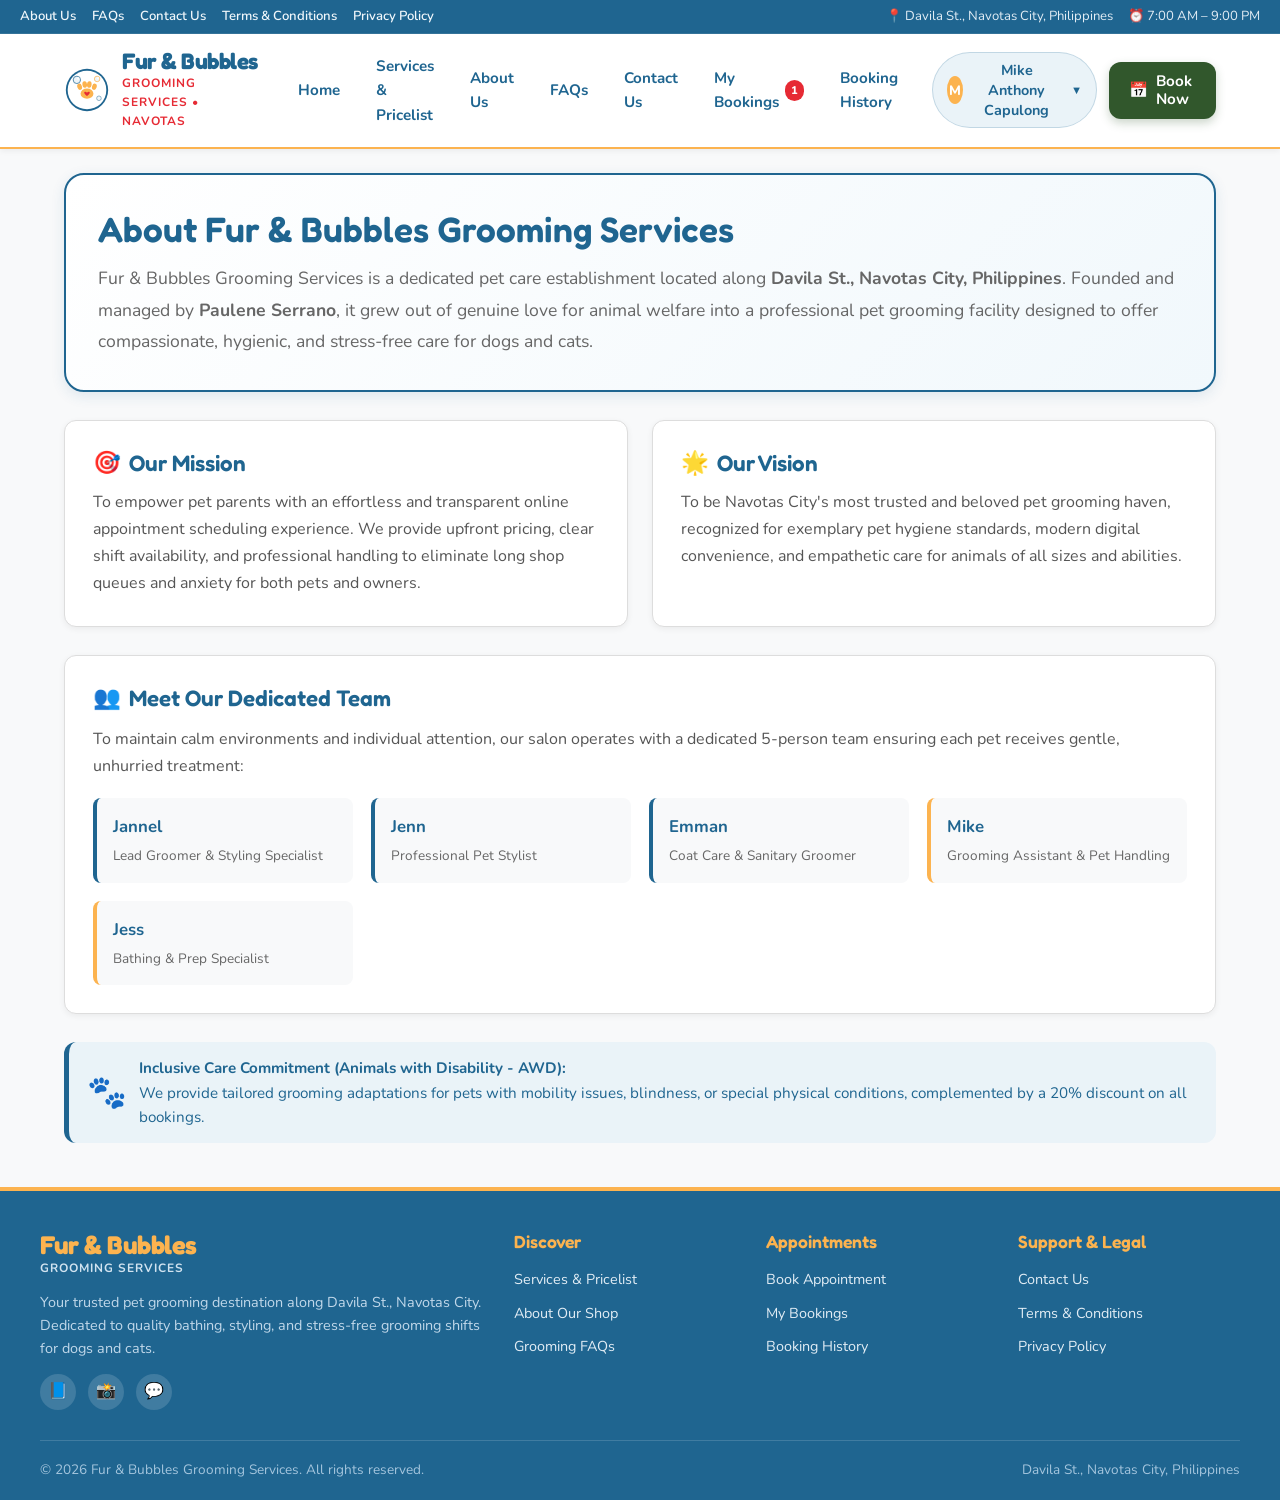
==== about.html @ 0de03f98 "Initial commit" ====
<!DOCTYPE html>
<html lang="en">
<head>
  <meta charset="UTF-8">
  <meta name="viewport" content="width=device-width, initial-scale=1.0">
  <title>About Us | Fur &amp; Bubbles Grooming Services</title>
  <link rel="stylesheet" href="style.css">
  <link rel="icon" type="image/svg+xml" href="assets/logo.svg">
</head>
<body data-default-view="about-view">

  <!-- TOP BAR (Above Navigation) -->
  <div class="top-bar">
    <div class="top-bar-links">
      <a href="about.html">About Us</a>
      <a href="faqs.html">FAQs</a>
      <a href="contact.html">Contact Us</a>
      <a href="faqs.html?view=terms-view">Terms &amp; Conditions</a>
      <a href="faqs.html?view=privacy-view">Privacy Policy</a>
    </div>
    <div class="top-bar-info">
      <span>📍 Davila St., Navotas City, Philippines</span>
      <span>⏰ 7:00 AM – 9:00 PM</span>
    </div>
  </div>

  <!-- MAIN HEADER & NAVIGATION -->
  <header class="main-header">
    <div class="navbar">
      <a href="index.html" class="logo-container" style="text-decoration:none;">
        <img src="assets/logo.svg" alt="Fur &amp; Bubbles Logo" width="46" height="46" style="border-radius:50%;">
        <div class="logo-text">
          <span class="logo-title">Fur &amp; Bubbles</span>
          <span class="logo-subtitle">Grooming Services • Navotas</span>
        </div>
      </a>

      <!-- Center Nav Links -->
      <ul class="nav-links">
        <li><a class="nav-link" href="index.html">Home</a></li>
        <li><a class="nav-link" href="services.html">Services &amp; Pricelist</a></li>
        <li><a class="nav-link active" href="about.html">About Us</a></li>
        <li><a class="nav-link" href="faqs.html">FAQs</a></li>
        <li><a class="nav-link" href="contact.html">Contact Us</a></li>
        
        <!-- Only shown when signed in -->
        <li class="nav-auth-only" style="display:none;">
          <a class="nav-link" href="booking.html?view=my-bookings-view">
            My Bookings <span class="badge" id="myBookingsCountBadge" style="display:none;">0</span>
          </a>
        </li>
        <li class="nav-auth-only" style="display:none;">
          <a class="nav-link" href="booking.html?view=booking-history-view">Booking History</a>
        </li>
      </ul>

      <!-- Right Actions (Guest vs Logged In) -->
      <div class="nav-actions">
        <!-- Guest Login Button -->
        <a class="btn btn-outline btn-sm nav-guest-only" href="booking.html">
          Sign In
        </a>

        <!-- Account Dropdown (When Logged In) -->
        <div class="account-menu-container nav-auth-only" style="display:none;">
          <button class="account-btn" id="accountMenuToggleBtn">
            <div class="account-avatar-small" id="navUserAvatarInitials">M</div>
            <span id="navUserNameDisplay">Account</span>
            <span style="font-size:0.7rem;">▼</span>
          </button>
          
          <div class="account-dropdown" id="accountDropdown">
            <div class="account-dropdown-header">
              <div class="dropdown-user-name" id="dropdownUserName">Customer Profile</div>
              <div class="dropdown-user-email" id="navUserEmailDisplay">user@example.com</div>
            </div>
            <a href="booking.html?view=profile-view">
              <span>👤</span> Manage Account
            </a>
            <a href="booking.html?view=profile-view">
              <span>🐾</span> My Pets
            </a>
            <a href="faqs.html">
              <span>❓</span> Help Center
            </a>
            <button class="logout-item" onclick="App.handleLogout()">
              <span>🚪</span> Log Out
            </button>
          </div>
        </div>

        <!-- Primary Book Now CTA -->
        <a class="btn btn-primary" href="booking.html">
          <span>📅</span> Book Now
        </a>
      </div>
    </div>
  </header>

  <!-- MAIN CONTENT CONTAINER -->
  <main class="main-content">

    <!-- ABOUT US VIEW -->
    <section id="about-view" class="view-section active">
      <div class="hero-card" style="padding:32px; text-align:left; margin-bottom:28px;">
        <h2 style="font-size:2.2rem; color:var(--color-navy); margin-bottom:12px;">About Fur &amp; Bubbles Grooming Services</h2>
        <p style="color:var(--color-text-muted); font-size:1.1rem; line-height:1.8;">
          Fur &amp; Bubbles Grooming Services is a dedicated pet care establishment located along <strong>Davila St., Navotas City, Philippines</strong>. 
          Founded and managed by <strong>Paulene Serrano</strong>, it grew out of genuine love for animal welfare into a professional pet grooming facility designed to offer compassionate, hygienic, and stress-free care for dogs and cats.
        </p>
      </div>

      <div style="display:grid; grid-template-columns:1fr 1fr; gap:24px; margin-bottom:28px;">
        <div style="background:#fff; padding:28px; border-radius:12px; border:1px solid #ddd; box-shadow:var(--shadow-sm);">
          <h3 style="color:var(--color-navy); margin-bottom:12px; display:flex; align-items:center; gap:8px;">
            <span>🎯</span> Our Mission
          </h3>
          <p style="color:#555; line-height:1.7;">
            To empower pet parents with an effortless and transparent online appointment scheduling experience. We provide upfront pricing, clear shift availability, and professional handling to eliminate long shop queues and anxiety for both pets and owners.
          </p>
        </div>
        <div style="background:#fff; padding:28px; border-radius:12px; border:1px solid #ddd; box-shadow:var(--shadow-sm);">
          <h3 style="color:var(--color-navy); margin-bottom:12px; display:flex; align-items:center; gap:8px;">
            <span>🌟</span> Our Vision
          </h3>
          <p style="color:#555; line-height:1.7;">
            To be Navotas City's most trusted and beloved pet grooming haven, recognized for exemplary pet hygiene standards, modern digital convenience, and empathetic care for animals of all sizes and abilities.
          </p>
        </div>
      </div>

      <!-- Core Team Section -->
      <div style="background:#fff; padding:28px; border-radius:12px; border:1px solid #ddd; margin-bottom:28px; box-shadow:var(--shadow-sm);">
        <h3 style="color:var(--color-navy); margin-bottom:14px; display:flex; align-items:center; gap:8px;">
          <span>👥</span> Meet Our Dedicated Team
        </h3>
        <p style="color:#555; margin-bottom:18px; line-height:1.7;">
          To maintain calm environments and individual attention, our salon operates with a dedicated 5-person team ensuring each pet receives gentle, unhurried treatment:
        </p>
        <div style="display:grid; grid-template-columns: repeat(auto-fit, minmax(220px, 1fr)); gap:18px;">
          <div style="background:var(--color-bg-light); padding:16px; border-radius:8px; border-left:4px solid var(--color-navy);">
            <strong style="color:var(--color-navy); font-size:1.05rem;">Jannel</strong>
            <p style="font-size:0.85rem; color:#666; margin-top:4px;">Lead Groomer &amp; Styling Specialist</p>
          </div>
          <div style="background:var(--color-bg-light); padding:16px; border-radius:8px; border-left:4px solid var(--color-navy);">
            <strong style="color:var(--color-navy); font-size:1.05rem;">Jenn</strong>
            <p style="font-size:0.85rem; color:#666; margin-top:4px;">Professional Pet Stylist</p>
          </div>
          <div style="background:var(--color-bg-light); padding:16px; border-radius:8px; border-left:4px solid var(--color-navy);">
            <strong style="color:var(--color-navy); font-size:1.05rem;">Emman</strong>
            <p style="font-size:0.85rem; color:#666; margin-top:4px;">Coat Care &amp; Sanitary Groomer</p>
          </div>
          <div style="background:var(--color-bg-light); padding:16px; border-radius:8px; border-left:4px solid var(--color-butterscotch);">
            <strong style="color:var(--color-navy); font-size:1.05rem;">Mike</strong>
            <p style="font-size:0.85rem; color:#666; margin-top:4px;">Grooming Assistant &amp; Pet Handling</p>
          </div>
          <div style="background:var(--color-bg-light); padding:16px; border-radius:8px; border-left:4px solid var(--color-butterscotch);">
            <strong style="color:var(--color-navy); font-size:1.05rem;">Jess</strong>
            <p style="font-size:0.85rem; color:#666; margin-top:4px;">Bathing &amp; Prep Specialist</p>
          </div>
        </div>
      </div>

      <!-- Shop Standards & AWD Commitment -->
      <div class="alert alert-info" style="align-items:center;">
        <div style="font-size:2rem;">🐾</div>
        <div>
          <strong>Inclusive Care Commitment (Animals with Disability - AWD):</strong><br>
          We provide tailored grooming adaptations for pets with mobility issues, blindness, or special physical conditions, complemented by a 20% discount on all bookings.
        </div>
      </div>
    </section>

  </main>

  <!-- GLOBAL FOOTER -->
  <footer class="site-footer">
    <div class="footer-container">
      <div class="footer-col">
        <div class="logo-text" style="margin-bottom:12px;">
          <span class="logo-title" style="color:var(--color-butterscotch); font-size:1.6rem;">Fur &amp; Bubbles</span>
          <span class="logo-subtitle" style="color:#d1e3f0;">Grooming Services</span>
        </div>
        <p style="font-size:0.9rem; color:#c1d8ea; line-height:1.6;">
          Your trusted pet grooming destination along Davila St., Navotas City. 
          Dedicated to quality bathing, styling, and stress-free grooming shifts for dogs and cats.
        </p>
        <div class="footer-social-icons">
          <a href="https://facebook.com" target="_blank" class="social-icon-btn" title="Facebook">📘</a>
          <a href="https://instagram.com" target="_blank" class="social-icon-btn" title="Instagram">📸</a>
          <a href="contact.html" class="social-icon-btn" title="Inquiries">💬</a>
        </div>
      </div>

      <div class="footer-col">
        <h4>Discover</h4>
        <ul class="footer-links">
          <li><a href="services.html">Services &amp; Pricelist</a></li>
          <li><a href="about.html">About Our Shop</a></li>
          <li><a href="faqs.html">Grooming FAQs</a></li>
        </ul>
      </div>

      <div class="footer-col">
        <h4>Appointments</h4>
        <ul class="footer-links">
          <li><a href="booking.html">Book Appointment</a></li>
          <li><a href="booking.html?view=my-bookings-view">My Bookings</a></li>
          <li><a href="booking.html?view=booking-history-view">Booking History</a></li>
        </ul>
      </div>

      <div class="footer-col">
        <h4>Support &amp; Legal</h4>
        <ul class="footer-links">
          <li><a href="contact.html">Contact Us</a></li>
          <li><a href="faqs.html?view=terms-view">Terms &amp; Conditions</a></li>
          <li><a href="faqs.html?view=privacy-view">Privacy Policy</a></li>
        </ul>
      </div>
    </div>

    <div class="footer-bottom">
      <div>&copy; 2026 Fur &amp; Bubbles Grooming Services. All rights reserved.</div>
      <div>Davila St., Navotas City, Philippines</div>
    </div>
  </footer>

  <script src="script.js"></script>
</body>
</html>
---- style.css ----
/* Fur & Bubbles Grooming Services - Stylesheet */
@import url('https://fonts.googleapis.com/css2?family=Fredoka:wght@400;500;600;700&family=Nunito:wght@300;400;600;700;800&display=swap');

:root {
  --color-butterscotch: #FCB34F;
  --color-navy: #1F6590;
  --color-navy-dark: #154564;
  --color-navy-light: #eaf3f8;
  --color-rose: #E62A34;
  --color-forest: #31572C;
  --color-forest-dark: #233e20;
  --color-inferno: #4B0000;
  --color-bg-light: #F8F9FA;
  --color-white: #FFFFFF;
  --color-text-dark: #222222;
  --color-text-muted: #666666;
  --color-border: #E0E4E8;
  --color-card-bg: #FFFFFF;
  
  --font-heading: 'Fredoka', cursive, sans-serif;
  --font-body: 'Nunito', sans-serif;
  
  --shadow-sm: 0 2px 6px rgba(0,0,0,0.06);
  --shadow-md: 0 4px 14px rgba(31, 101, 144, 0.12);
  --shadow-lg: 0 10px 25px rgba(0,0,0,0.15);
  --radius-sm: 6px;
  --radius-md: 12px;
  --radius-lg: 20px;
  --radius-full: 9999px;
  --transition: all 0.25s ease-in-out;
}

* {
  box-sizing: border-box;
  margin: 0;
  padding: 0;
}

body {
  font-family: var(--font-body);
  background-color: var(--color-bg-light);
  color: var(--color-text-dark);
  line-height: 1.6;
  min-height: 100vh;
  display: flex;
  flex-direction: column;
}

/* Headings & Typography */
h1, h2, h3, h4, h5, h6, .hero-title, .section-title, .package-name {
  font-family: var(--font-heading);
  font-weight: 600;
  color: var(--color-navy);
  line-height: 1.25;
}

h1 { font-size: 2.2rem; }
h2 { font-size: 1.8rem; }
h3 { font-size: 1.4rem; }
h4 { font-size: 1.15rem; }

p, span, label, input, button, select, textarea {
  font-family: var(--font-body);
}

a {
  color: var(--color-navy);
  text-decoration: none;
  transition: var(--transition);
}

a:hover {
  color: var(--color-rose);
}

/* TOP BAR (Above Navigation) */
.top-bar {
  background-color: var(--color-navy);
  color: #e2edf5;
  font-size: 0.82rem;
  padding: 6px 20px;
  display: flex;
  justify-content: space-between;
  align-items: center;
  border-bottom: 1px solid rgba(255,255,255,0.1);
}

.top-bar-links {
  display: flex;
  gap: 16px;
  list-style: none;
  flex-wrap: wrap;
}

.top-bar-links a {
  color: #f0f7fb;
  font-weight: 600;
}

.top-bar-links a:hover {
  color: var(--color-butterscotch);
  text-decoration: underline;
}

.top-bar-info {
  display: flex;
  align-items: center;
  gap: 15px;
}

/* HEADER & MAIN NAVIGATION */
.main-header {
  background-color: var(--color-white);
  box-shadow: var(--shadow-sm);
  position: sticky;
  top: 0;
  z-index: 1000;
  border-bottom: 2px solid var(--color-butterscotch);
}

.navbar {
  max-width: 1200px;
  margin: 0 auto;
  padding: 12px 24px;
  display: flex;
  align-items: center;
  justify-content: space-between;
  gap: 20px;
}

.logo-container {
  display: flex;
  align-items: center;
  gap: 12px;
  cursor: pointer;
}

.logo-icon-svg {
  width: 48px;
  height: 48px;
  background: linear-gradient(135deg, var(--color-butterscotch), #f39c12);
  border-radius: var(--radius-md);
  display: flex;
  align-items: center;
  justify-content: center;
  box-shadow: 0 3px 8px rgba(252, 179, 79, 0.4);
}

.logo-icon-svg svg {
  width: 32px;
  height: 32px;
  fill: #fff;
}

.logo-text {
  display: flex;
  flex-direction: column;
}

.logo-title {
  font-family: var(--font-heading);
  font-size: 1.4rem;
  font-weight: 700;
  color: var(--color-navy);
  letter-spacing: -0.5px;
  line-height: 1.1;
}

.logo-subtitle {
  font-size: 0.75rem;
  font-weight: 700;
  color: var(--color-rose);
  text-transform: uppercase;
  letter-spacing: 1px;
}

.nav-links {
  display: flex;
  align-items: center;
  list-style: none;
  gap: 8px;
}

.nav-link {
  font-weight: 700;
  font-size: 0.95rem;
  color: var(--color-navy);
  padding: 8px 14px;
  border-radius: var(--radius-sm);
  cursor: pointer;
  display: flex;
  align-items: center;
  gap: 6px;
  position: relative;
}

.nav-link:hover, .nav-link.active {
  background-color: var(--color-navy-light);
  color: var(--color-navy);
}

.nav-link .badge {
  background-color: var(--color-rose);
  color: #fff;
  font-size: 0.7rem;
  font-weight: 800;
  padding: 2px 6px;
  border-radius: var(--radius-full);
}

.nav-actions {
  display: flex;
  align-items: center;
  gap: 12px;
}

/* BUTTONS */
.btn {
  font-family: var(--font-body);
  font-weight: 700;
  font-size: 0.95rem;
  padding: 10px 20px;
  border-radius: var(--radius-md);
  border: none;
  cursor: pointer;
  display: inline-flex;
  align-items: center;
  justify-content: center;
  gap: 8px;
  transition: var(--transition);
  text-decoration: none;
  line-height: 1.2;
}

.btn-primary {
  background-color: var(--color-forest);
  color: var(--color-white);
  box-shadow: 0 4px 10px rgba(49, 87, 44, 0.25);
}

.btn-primary:hover {
  background-color: var(--color-forest-dark);
  color: #fff;
  transform: translateY(-1px);
}

.btn-accent {
  background-color: var(--color-butterscotch);
  color: #332002;
  box-shadow: 0 4px 10px rgba(252, 179, 79, 0.3);
}

.btn-accent:hover {
  background-color: #f7a22e;
  transform: translateY(-1px);
}

.btn-navy {
  background-color: var(--color-navy);
  color: #fff;
}

.btn-navy:hover {
  background-color: var(--color-navy-dark);
  color: #fff;
}

.btn-rose {
  background-color: var(--color-rose);
  color: #fff;
}

.btn-rose:hover {
  background-color: #c91b24;
  color: #fff;
}

.btn-outline {
  background-color: transparent;
  border: 2px solid var(--color-navy);
  color: var(--color-navy);
}

.btn-outline:hover {
  background-color: var(--color-navy-light);
}

.btn-sm {
  padding: 6px 12px;
  font-size: 0.85rem;
  border-radius: var(--radius-sm);
}

.btn-lg {
  padding: 14px 28px;
  font-size: 1.1rem;
}

.btn:disabled {
  opacity: 0.55;
  cursor: not-allowed;
  transform: none !important;
}

/* ACCOUNT MENU DROPDOWN */
.account-menu-container {
  position: relative;
}

.account-btn {
  display: flex;
  align-items: center;
  gap: 8px;
  background-color: var(--color-navy-light);
  color: var(--color-navy);
  padding: 7px 14px;
  border-radius: var(--radius-full);
  border: 1px solid rgba(31, 101, 144, 0.2);
  cursor: pointer;
  font-weight: 700;
  font-size: 0.9rem;
}

.account-avatar-small {
  width: 28px;
  height: 28px;
  border-radius: 50%;
  background-color: var(--color-butterscotch);
  color: #fff;
  display: flex;
  align-items: center;
  justify-content: center;
  font-weight: 800;
  font-size: 0.85rem;
}

.account-dropdown {
  position: absolute;
  top: 110%;
  right: 0;
  width: 230px;
  background: #fff;
  border-radius: var(--radius-md);
  box-shadow: var(--shadow-lg);
  border: 1px solid var(--color-border);
  padding: 8px 0;
  display: none;
  z-index: 1050;
}

.account-dropdown.show {
  display: block;
}

.account-dropdown-header {
  padding: 12px 16px;
  border-bottom: 1px solid var(--color-border);
}

.dropdown-user-name {
  font-weight: 800;
  color: var(--color-navy);
  font-size: 0.95rem;
}

.dropdown-user-email {
  font-size: 0.78rem;
  color: var(--color-text-muted);
  word-break: break-all;
}

.account-dropdown a, .account-dropdown button {
  display: flex;
  align-items: center;
  gap: 10px;
  width: 100%;
  padding: 10px 16px;
  color: var(--color-text-dark);
  font-weight: 600;
  font-size: 0.9rem;
  text-align: left;
  border: none;
  background: none;
  cursor: pointer;
  transition: var(--transition);
}

.account-dropdown a:hover, .account-dropdown button:hover {
  background-color: var(--color-navy-light);
  color: var(--color-navy);
}

.account-dropdown .logout-item {
  color: var(--color-rose);
  border-top: 1px solid var(--color-border);
  margin-top: 4px;
}

/* MAIN CONTAINER */
.main-content {
  flex: 1;
  max-width: 1200px;
  width: 100%;
  margin: 0 auto;
  padding: 24px;
}

/* VIEW ROUTER SECTIONS */
.view-section {
  display: none;
  animation: fadeIn 0.3s ease;
}

.view-section.active {
  display: block;
}

@keyframes fadeIn {
  from { opacity: 0; transform: translateY(6px); }
  to { opacity: 1; transform: translateY(0); }
}

/* HERO SECTION (Wireframe inspired: WELCOME! HI, CAPAWLONG! BOOK NOW!) */
.hero-card {
  background: linear-gradient(135deg, #ffffff 0%, #f1f8fc 100%);
  border: 2px solid var(--color-navy);
  border-radius: var(--radius-lg);
  padding: 40px 30px;
  text-align: center;
  box-shadow: var(--shadow-md);
  margin-bottom: 30px;
  position: relative;
  overflow: hidden;
}

.hero-tv-mascot {
  width: 150px;
  height: 120px;
  margin: 0 auto 16px;
  background: var(--color-butterscotch);
  border-radius: 20px;
  border: 4px solid #332002;
  position: relative;
  display: flex;
  align-items: center;
  justify-content: center;
  box-shadow: inset 0 -4px 0 rgba(0,0,0,0.2), 0 6px 12px rgba(0,0,0,0.1);
}

.hero-tv-antenna {
  position: absolute;
  top: -18px;
  width: 40px;
  height: 18px;
}

.hero-tv-antenna::before, .hero-tv-antenna::after {
  content: '';
  position: absolute;
  width: 3px;
  height: 22px;
  background: #332002;
  top: 0;
}
.hero-tv-antenna::before { left: 10px; transform: rotate(-30deg); }
.hero-tv-antenna::after { right: 10px; transform: rotate(30deg); }

.hero-tv-screen {
  width: 90px;
  height: 70px;
  background: #fff;
  border-radius: 12px;
  border: 3px solid #332002;
  display: flex;
  align-items: center;
  justify-content: center;
  overflow: hidden;
}

.hero-tv-screen svg {
  width: 50px;
  height: 50px;
  fill: var(--color-navy);
}

.hero-tv-dials {
  display: flex;
  flex-direction: column;
  gap: 6px;
  margin-left: 10px;
}

.dial {
  width: 14px;
  height: 14px;
  background: #332002;
  border-radius: 50%;
}

.hero-welcome-title {
  font-family: var(--font-heading);
  font-size: 2.8rem;
  letter-spacing: 2px;
  color: var(--color-navy);
  margin-bottom: 4px;
  text-transform: uppercase;
}

.hero-greeting {
  font-family: var(--font-heading);
  font-size: 1.5rem;
  color: var(--color-butterscotch);
  margin-bottom: 16px;
}

.hero-description {
  max-width: 650px;
  margin: 0 auto 24px;
  color: var(--color-text-muted);
  font-size: 1.05rem;
}

/* 4 MAIN SECTIONS QUICK GRID (Discover, Book a Service, Manage, Account) */
.section-grid {
  display: grid;
  grid-template-columns: repeat(auto-fit, minmax(240px, 1fr));
  gap: 20px;
  margin-bottom: 35px;
}

.hub-card {
  background: var(--color-white);
  border-radius: var(--radius-md);
  border: 1px solid var(--color-border);
  padding: 24px 20px;
  text-align: center;
  box-shadow: var(--shadow-sm);
  transition: var(--transition);
  cursor: pointer;
  display: flex;
  flex-direction: column;
  justify-content: space-between;
}

.hub-card:hover {
  transform: translateY(-4px);
  box-shadow: var(--shadow-md);
  border-color: var(--color-navy);
}

.hub-icon {
  width: 60px;
  height: 60px;
  border-radius: 50%;
  margin: 0 auto 16px;
  display: flex;
  align-items: center;
  justify-content: center;
  font-size: 1.5rem;
}

.hub-icon.blue { background-color: var(--color-navy-light); color: var(--color-navy); }
.hub-icon.yellow { background-color: #fff6e8; color: #d68910; }
.hub-icon.green { background-color: #eaf3ea; color: var(--color-forest); }
.hub-icon.red { background-color: #fdebed; color: var(--color-rose); }

.hub-card h3 {
  margin-bottom: 8px;
  font-size: 1.25rem;
}

.hub-card p {
  color: var(--color-text-muted);
  font-size: 0.9rem;
  margin-bottom: 16px;
}

/* BANNER & ALERTS */
.alert {
  padding: 14px 18px;
  border-radius: var(--radius-md);
  margin-bottom: 20px;
  display: flex;
  align-items: flex-start;
  gap: 12px;
  font-size: 0.95rem;
}

.alert-warning {
  background-color: #fff9e6;
  border-left: 5px solid var(--color-butterscotch);
  color: #7d5203;
}

.alert-danger {
  background-color: #fdf2f2;
  border-left: 5px solid var(--color-inferno);
  color: var(--color-inferno);
}

.alert-info {
  background-color: var(--color-navy-light);
  border-left: 5px solid var(--color-navy);
  color: var(--color-navy);
}

.alert-success {
  background-color: #eef7ee;
  border-left: 5px solid var(--color-forest);
  color: var(--color-forest);
}

.alert-simulation {
  background-color: #ffeef0;
  border: 2px dashed var(--color-rose);
  color: var(--color-inferno);
  font-weight: 800;
  text-align: center;
  justify-content: center;
  text-transform: uppercase;
  letter-spacing: 0.5px;
}

/* STEPPER WIDGET */
.stepper-wrapper {
  display: flex;
  justify-content: space-between;
  align-items: center;
  margin-bottom: 30px;
  position: relative;
  padding: 0 10px;
}

.stepper-wrapper::before {
  content: '';
  position: absolute;
  top: 18px;
  left: 30px;
  right: 30px;
  height: 3px;
  background-color: var(--color-border);
  z-index: 1;
}

.step-item {
  position: relative;
  z-index: 2;
  display: flex;
  flex-direction: column;
  align-items: center;
  text-align: center;
  cursor: pointer;
  background: var(--color-bg-light);
  padding: 0 4px;
}

.step-circle {
  width: 36px;
  height: 36px;
  border-radius: 50%;
  background-color: var(--color-white);
  border: 2px solid var(--color-border);
  color: var(--color-text-muted);
  font-weight: 800;
  display: flex;
  align-items: center;
  justify-content: center;
  font-size: 0.95rem;
  margin-bottom: 6px;
  transition: var(--transition);
}

.step-item.active .step-circle {
  background-color: var(--color-butterscotch);
  border-color: #d68910;
  color: #332002;
  box-shadow: 0 0 0 4px rgba(252, 179, 79, 0.25);
}

.step-item.completed .step-circle {
  background-color: var(--color-forest);
  border-color: var(--color-forest);
  color: #fff;
}

.step-label {
  font-size: 0.8rem;
  font-weight: 700;
  color: var(--color-text-muted);
}

.step-item.active .step-label {
  color: var(--color-navy);
}

/* BOOKING WIZARD CONTAINERS */
.booking-wizard-step {
  display: none;
  background: #fff;
  border-radius: var(--radius-lg);
  border: 1px solid var(--color-border);
  padding: 30px;
  box-shadow: var(--shadow-sm);
}

.booking-wizard-step.active {
  display: block;
}

.step-header {
  border-bottom: 2px solid var(--color-navy-light);
  padding-bottom: 14px;
  margin-bottom: 24px;
  display: flex;
  justify-content: space-between;
  align-items: center;
  flex-wrap: wrap;
  gap: 10px;
}

.step-header h2 {
  font-size: 1.6rem;
  color: var(--color-navy);
}

/* SERVICES & PRICING SELECTION */
.tab-pill-container {
  display: flex;
  background: var(--color-navy-light);
  padding: 4px;
  border-radius: var(--radius-full);
  margin-bottom: 24px;
  max-width: 480px;
}

.tab-pill {
  flex: 1;
  text-align: center;
  padding: 10px 16px;
  border-radius: var(--radius-full);
  cursor: pointer;
  font-weight: 700;
  font-size: 0.95rem;
  color: var(--color-navy);
  transition: var(--transition);
}

.tab-pill.active {
  background: var(--color-navy);
  color: #fff;
  box-shadow: 0 2px 6px rgba(31, 101, 144, 0.3);
}

/* WEIGHT ESTIMATOR / SELECTOR BAR */
.pet-weight-calculator-box {
  background: linear-gradient(135deg, #fffaf2, #fff);
  border: 2px solid var(--color-butterscotch);
  border-radius: var(--radius-md);
  padding: 20px;
  margin-bottom: 24px;
}

.pet-weight-grid {
  display: grid;
  grid-template-columns: 1fr 1fr;
  gap: 16px;
  align-items: center;
}

.size-category-badge {
  display: inline-block;
  padding: 6px 14px;
  border-radius: var(--radius-full);
  font-weight: 800;
  font-size: 0.9rem;
  text-transform: uppercase;
}

.badge-small { background: #e3f2fd; color: #0d47a1; }
.badge-medium { background: #e8f5e9; color: #1b5e20; }
.badge-large { background: #fff3e0; color: #e65100; }
.badge-giant { background: #fce4ec; color: #880e4f; }

/* SERVICE CARDS GRID */
.service-cards-grid {
  display: grid;
  grid-template-columns: repeat(auto-fill, minmax(280px, 1fr));
  gap: 18px;
  margin-bottom: 24px;
}

.package-card {
  border: 2px solid var(--color-border);
  border-radius: var(--radius-md);
  padding: 20px;
  cursor: pointer;
  background: #fff;
  transition: var(--transition);
  position: relative;
  display: flex;
  flex-direction: column;
  justify-content: space-between;
}

.package-card:hover {
  border-color: var(--color-butterscotch);
  box-shadow: var(--shadow-md);
}

.package-card.selected {
  border-color: var(--color-butterscotch);
  background-color: #fffdf8;
  box-shadow: 0 0 0 3px rgba(252, 179, 79, 0.4);
}

.package-card-header {
  margin-bottom: 12px;
}

.package-price-tag {
  font-family: var(--font-heading);
  font-size: 1.5rem;
  font-weight: 700;
  color: var(--color-rose);
}

.package-duration-tag {
  font-size: 0.85rem;
  color: var(--color-text-muted);
  font-weight: 600;
}

.inclusions-list {
  list-style: none;
  margin: 12px 0 16px;
  font-size: 0.88rem;
}

.inclusions-list li {
  margin-bottom: 5px;
  position: relative;
  padding-left: 20px;
  color: #444;
}

.inclusions-list li::before {
  content: '✓';
  position: absolute;
  left: 0;
  color: var(--color-forest);
  font-weight: 800;
}

/* A LA CARTE & ADDON ITEMS LIST */
.item-checkbox-row {
  display: flex;
  align-items: center;
  justify-content: space-between;
  padding: 14px 18px;
  border-radius: var(--radius-md);
  border: 1px solid var(--color-border);
  background: #fff;
  margin-bottom: 10px;
  cursor: pointer;
  transition: var(--transition);
}

.item-checkbox-row:hover {
  background: var(--color-navy-light);
  border-color: var(--color-navy);
}

.item-checkbox-row.checked {
  background-color: #fffdf9;
  border-color: var(--color-butterscotch);
  box-shadow: 0 0 0 2px rgba(252, 179, 79, 0.3);
}

.item-left {
  display: flex;
  align-items: center;
  gap: 14px;
}

.item-checkbox-row input[type="checkbox"],
.package-card input[type="radio"] {
  width: 20px;
  height: 20px;
  accent-color: var(--color-navy);
  cursor: pointer;
}

.item-name {
  font-weight: 700;
  color: var(--color-navy);
  font-size: 1rem;
}

.item-subtext {
  font-size: 0.8rem;
  color: var(--color-text-muted);
}

.item-price {
  font-family: var(--font-heading);
  font-weight: 700;
  font-size: 1.15rem;
  color: var(--color-rose);
  text-align: right;
}

/* RUNNING ESTIMATE BAR (STICKY BOTTOM OF SERVICE SELECTION) */
.running-selection-summary {
  background: var(--color-navy);
  color: #fff;
  border-radius: var(--radius-md);
  padding: 16px 22px;
  display: flex;
  justify-content: space-between;
  align-items: center;
  flex-wrap: wrap;
  gap: 14px;
  margin-top: 24px;
}

.running-summary-details {
  display: flex;
  gap: 20px;
  flex-wrap: wrap;
}

.running-stat {
  display: flex;
  flex-direction: column;
}

.running-stat-label {
  font-size: 0.75rem;
  text-transform: uppercase;
  color: #b2d5ed;
  font-weight: 700;
}

.running-stat-value {
  font-family: var(--font-heading);
  font-size: 1.3rem;
  color: var(--color-butterscotch);
  font-weight: 700;
}

.running-stat-value.danger {
  color: #ff9999;
}

/* CALENDAR & TIME SLOTS */
.schedule-container {
  display: grid;
  grid-template-columns: 1fr 1fr;
  gap: 24px;
}

.calendar-card {
  border: 1px solid var(--color-border);
  border-radius: var(--radius-md);
  padding: 20px;
  background: #fff;
}

.calendar-header {
  display: flex;
  justify-content: space-between;
  align-items: center;
  margin-bottom: 16px;
}

.calendar-title {
  font-family: var(--font-heading);
  font-size: 1.25rem;
  color: var(--color-navy);
}

.calendar-nav-btn {
  background: var(--color-navy-light);
  border: none;
  width: 32px;
  height: 32px;
  border-radius: 50%;
  cursor: pointer;
  display: flex;
  align-items: center;
  justify-content: center;
  font-weight: 800;
  color: var(--color-navy);
}

.calendar-nav-btn:hover {
  background: var(--color-butterscotch);
  color: #000;
}

.calendar-grid {
  display: grid;
  grid-template-columns: repeat(7, 1fr);
  gap: 6px;
  text-align: center;
}

.calendar-day-name {
  font-size: 0.75rem;
  font-weight: 800;
  color: var(--color-text-muted);
  padding: 6px 0;
  text-transform: uppercase;
}

.calendar-day {
  aspect-ratio: 1;
  display: flex;
  flex-direction: column;
  align-items: center;
  justify-content: center;
  border-radius: var(--radius-sm);
  border: 1px solid transparent;
  cursor: pointer;
  font-size: 0.9rem;
  font-weight: 700;
  position: relative;
  transition: var(--transition);
  background: #fafafa;
}

.calendar-day:hover:not(.disabled) {
  border-color: var(--color-navy);
  background-color: var(--color-navy-light);
}

.calendar-day.selected {
  background-color: var(--color-navy);
  color: #fff;
}

.calendar-day.fully-booked {
  background-color: #f5f5f5;
  color: #bbb;
  cursor: not-allowed;
}

.calendar-day.fully-booked::after {
  content: 'FULL';
  font-size: 0.6rem;
  color: var(--color-rose);
  font-weight: 800;
  position: absolute;
  bottom: 2px;
}

.calendar-day.disabled {
  opacity: 0.3;
  cursor: not-allowed;
}

/* SHIFTS PANEL */
.shifts-panel {
  display: flex;
  flex-direction: column;
  gap: 14px;
}

.shift-card {
  border: 2px solid var(--color-border);
  border-radius: var(--radius-md);
  padding: 16px 18px;
  cursor: pointer;
  transition: var(--transition);
  position: relative;
  background: #fff;
}

.shift-card:hover:not(.disabled) {
  border-color: var(--color-butterscotch);
  box-shadow: var(--shadow-sm);
}

.shift-card.selected {
  border-color: var(--color-navy);
  background-color: var(--color-navy-light);
  box-shadow: 0 0 0 2px var(--color-navy);
}

.shift-card.disabled {
  background-color: #f7f7f7;
  border-color: #e5e5e5;
  opacity: 0.65;
  cursor: not-allowed;
}

.shift-card-header {
  display: flex;
  justify-content: space-between;
  align-items: center;
  margin-bottom: 6px;
}

.shift-name {
  font-family: var(--font-heading);
  font-size: 1.1rem;
  color: var(--color-navy);
}

.shift-capacity-pill {
  font-size: 0.78rem;
  font-weight: 800;
  padding: 4px 10px;
  border-radius: var(--radius-full);
}

.capacity-available {
  background-color: #e8f5e9;
  color: var(--color-forest);
}

.capacity-limited {
  background-color: #fff3e0;
  color: #e65100;
}

.capacity-full {
  background-color: #ffebee;
  color: var(--color-rose);
}

.shift-time {
  font-weight: 700;
  font-size: 0.95rem;
  color: var(--color-text-dark);
}

.break-banner {
  background-color: #f0f2f5;
  color: var(--color-text-muted);
  font-size: 0.8rem;
  font-weight: 700;
  text-align: center;
  padding: 6px;
  border-radius: var(--radius-sm);
  border: 1px dashed var(--color-border);
}

/* FORMS (Login, Register, Pet, Account) */
.form-group {
  margin-bottom: 18px;
}

.form-label {
  display: block;
  font-weight: 700;
  font-size: 0.9rem;
  margin-bottom: 6px;
  color: var(--color-navy);
}

.form-input, .form-select, .form-textarea {
  width: 100%;
  padding: 11px 14px;
  border: 1.5px solid var(--color-border);
  border-radius: var(--radius-md);
  font-size: 0.95rem;
  font-family: var(--font-body);
  transition: var(--transition);
  background-color: #fff;
}

.form-input:focus, .form-select:focus, .form-textarea:focus {
  outline: none;
  border-color: var(--color-navy);
  box-shadow: 0 0 0 3px rgba(31, 101, 144, 0.15);
}

.form-textarea {
  resize: vertical;
  min-height: 80px;
}

.form-row {
  display: grid;
  grid-template-columns: 1fr 1fr;
  gap: 16px;
}

.radio-group {
  display: flex;
  gap: 20px;
  align-items: center;
  padding: 8px 0;
}

.radio-label {
  display: inline-flex;
  align-items: center;
  gap: 8px;
  font-weight: 600;
  cursor: pointer;
}

/* SIMULATED THIRD-PARTY AUTH BUTTONS */
.oauth-divider {
  display: flex;
  align-items: center;
  text-align: center;
  margin: 20px 0;
  color: var(--color-text-muted);
  font-size: 0.85rem;
  font-weight: 700;
}

.oauth-divider::before, .oauth-divider::after {
  content: '';
  flex: 1;
  border-bottom: 1px solid var(--color-border);
}

.oauth-divider:not(:empty)::before { margin-right: .5em; }
.oauth-divider:not(:empty)::after { margin-left: .5em; }

.oauth-btn-group {
  display: flex;
  flex-direction: column;
  gap: 10px;
}

.btn-social {
  background: #fff;
  border: 1.5px solid var(--color-border);
  color: #333;
  font-weight: 700;
}

.btn-social:hover {
  background: #f8f9fa;
  border-color: #aaa;
}

.btn-social svg {
  width: 18px;
  height: 18px;
}

/* PHOTO UPLOAD PREVIEW */
.photo-upload-box {
  border: 2px dashed var(--color-border);
  border-radius: var(--radius-md);
  padding: 18px;
  text-align: center;
  cursor: pointer;
  transition: var(--transition);
  background: #fafafa;
}

.photo-upload-box:hover {
  border-color: var(--color-butterscotch);
  background: #fffdf8;
}

.photo-preview-img {
  max-width: 130px;
  max-height: 130px;
  border-radius: var(--radius-md);
  object-fit: cover;
  margin: 10px auto;
  border: 2px solid var(--color-border);
  display: block;
}

/* SAVED PET CARDS IN PET FORM */
.saved-pet-selector-grid {
  display: grid;
  grid-template-columns: repeat(auto-fill, minmax(200px, 1fr));
  gap: 12px;
  margin-bottom: 20px;
}

.saved-pet-card {
  border: 2px solid var(--color-border);
  border-radius: var(--radius-md);
  padding: 12px;
  display: flex;
  align-items: center;
  gap: 12px;
  cursor: pointer;
  transition: var(--transition);
  background: #fff;
}

.saved-pet-card:hover {
  border-color: var(--color-navy);
}

.saved-pet-card.selected {
  border-color: var(--color-forest);
  background-color: #f1f8f1;
}

.saved-pet-avatar {
  width: 44px;
  height: 44px;
  border-radius: 50%;
  object-fit: cover;
  background: var(--color-navy-light);
  display: flex;
  align-items: center;
  justify-content: center;
  font-size: 1.2rem;
}

/* AWD DISCOUNT SECTION (PET FORM) */
.awd-box {
  background: #fffcf5;
  border: 2px solid var(--color-butterscotch);
  border-radius: var(--radius-md);
  padding: 18px 20px;
  margin: 20px 0;
}

.awd-checkbox-row {
  display: flex;
  align-items: center;
  gap: 10px;
  font-weight: 800;
  color: #7d5203;
  font-size: 1rem;
  cursor: pointer;
}

.awd-details-expanded {
  margin-top: 14px;
  padding-top: 14px;
  border-top: 1px dashed var(--color-butterscotch);
}

/* BOOKING REVIEW SUMMARY (Wireframe faithful) */
.review-summary-card {
  border: 2px solid var(--color-border);
  border-radius: var(--radius-lg);
  padding: 24px;
  background: #fff;
  margin-bottom: 24px;
}

.review-section {
  border-bottom: 1px solid var(--color-border);
  padding: 16px 0;
}

.review-section:first-child { padding-top: 0; }
.review-section:last-child { border-bottom: none; }

.review-header-row {
  display: flex;
  justify-content: space-between;
  align-items: center;
  margin-bottom: 8px;
}

.review-header-row h4 {
  color: var(--color-navy);
  font-size: 1.1rem;
}

.edit-link {
  color: var(--color-rose);
  font-weight: 800;
  font-size: 0.85rem;
  cursor: pointer;
  text-decoration: underline;
}

.review-data-grid {
  display: grid;
  grid-template-columns: repeat(auto-fit, minmax(180px, 1fr));
  gap: 12px;
  font-size: 0.95rem;
}

.review-item strong {
  color: var(--color-text-muted);
  font-size: 0.8rem;
  display: block;
  text-transform: uppercase;
}

.price-summary-table {
  width: 100%;
  border-collapse: collapse;
  margin: 10px 0;
}

.price-summary-table td {
  padding: 6px 0;
  font-size: 0.95rem;
}

.price-summary-table .price-col {
  text-align: right;
  font-weight: 700;
  font-family: var(--font-heading);
}

.price-summary-table .total-row td {
  border-top: 2px solid var(--color-border);
  padding-top: 10px;
  font-size: 1.2rem;
  font-weight: 800;
  color: var(--color-navy);
}

.price-summary-table .discount-row td {
  color: var(--color-rose);
  font-weight: 700;
}

.payment-plan-box {
  background: var(--color-navy-light);
  border-radius: var(--radius-md);
  padding: 14px 18px;
  margin-top: 12px;
}

/* SUBMIT & PAY VIEW (QR & COUNTDOWN) */
.countdown-box {
  background: var(--color-inferno);
  color: #fff;
  border-radius: var(--radius-md);
  padding: 14px 20px;
  display: flex;
  align-items: center;
  justify-content: space-between;
  margin-bottom: 24px;
  box-shadow: 0 4px 10px rgba(75, 0, 0, 0.25);
}

.countdown-digits {
  font-family: var(--font-heading);
  font-size: 2rem;
  font-weight: 700;
  color: var(--color-butterscotch);
  letter-spacing: 2px;
}

.payment-options-grid {
  display: grid;
  grid-template-columns: 1fr 1fr;
  gap: 20px;
  margin-bottom: 24px;
}

.payment-option-card {
  border: 2px solid var(--color-border);
  border-radius: var(--radius-md);
  padding: 18px;
  cursor: pointer;
  transition: var(--transition);
  background: #fff;
}

.payment-option-card:hover {
  border-color: var(--color-navy);
}

.payment-option-card.selected {
  border-color: var(--color-forest);
  background-color: #f7faf7;
  box-shadow: 0 0 0 2px var(--color-forest);
}

.payment-option-card h4 {
  margin-bottom: 6px;
  font-size: 1.1rem;
}

.qr-display-container {
  text-align: center;
  padding: 24px;
  background: #fdfdfd;
  border: 2px dashed var(--color-border);
  border-radius: var(--radius-md);
  margin-bottom: 24px;
}

.simulated-qr-box {
  width: 200px;
  height: 200px;
  margin: 0 auto 16px;
  background: #fff;
  border: 3px solid #000;
  padding: 10px;
  display: flex;
  align-items: center;
  justify-content: center;
}

.simulated-qr-box svg {
  width: 100%;
  height: 100%;
}

.reference-display {
  font-family: var(--font-heading);
  font-size: 1.6rem;
  letter-spacing: 2px;
  color: var(--color-navy);
  margin: 8px 0;
}

/* CONFIRMATION SCREEN (Wireframe faithful) */
.confirmation-card {
  text-align: center;
  max-width: 650px;
  margin: 0 auto;
  background: #fff;
  border-radius: var(--radius-lg);
  border: 2px solid var(--color-forest);
  padding: 36px 28px;
  box-shadow: var(--shadow-md);
}

.confirmation-icon-circle {
  width: 80px;
  height: 80px;
  border-radius: 50%;
  background: #e8f5e9;
  color: var(--color-forest);
  display: flex;
  align-items: center;
  justify-content: center;
  margin: 0 auto 18px;
  font-size: 2.5rem;
}

.booking-ref-number {
  font-family: var(--font-heading);
  font-size: 2.2rem;
  letter-spacing: 3px;
  color: var(--color-navy);
  background: var(--color-navy-light);
  padding: 10px 20px;
  border-radius: var(--radius-md);
  display: inline-block;
  margin: 16px 0;
  border: 1px dashed var(--color-navy);
}

/* MY BOOKINGS & HISTORY LIST CARDS */
.booking-item-card {
  background: #fff;
  border: 1.5px solid var(--color-border);
  border-radius: var(--radius-md);
  padding: 20px;
  margin-bottom: 18px;
  box-shadow: var(--shadow-sm);
  transition: var(--transition);
}

.booking-item-card:hover {
  box-shadow: var(--shadow-md);
}

.booking-card-top {
  display: flex;
  justify-content: space-between;
  align-items: flex-start;
  margin-bottom: 14px;
  border-bottom: 1px solid var(--color-border);
  padding-bottom: 12px;
  flex-wrap: wrap;
  gap: 10px;
}

.booking-card-body {
  display: grid;
  grid-template-columns: auto 1fr auto;
  gap: 20px;
  align-items: center;
}

.booking-pet-thumb {
  width: 75px;
  height: 75px;
  border-radius: var(--radius-md);
  object-fit: cover;
  background: var(--color-navy-light);
}

.badge-status {
  padding: 5px 12px;
  border-radius: var(--radius-full);
  font-size: 0.8rem;
  font-weight: 800;
  text-transform: uppercase;
}

.status-on-hold { background: #fff3e0; color: #b76e00; border: 1px solid #ffd54f; }
.status-confirmed { background: #e8f5e9; color: var(--color-forest); }
.status-cancelled { background: #fbe9e7; color: var(--color-rose); }
.status-past { background: #eeeeee; color: #616161; }

.status-unpaid { background: #ffebee; color: var(--color-inferno); }
.status-partially-paid { background: #fff9c4; color: #f57f17; }
.status-fully-paid { background: #e8f5e9; color: var(--color-forest); }

/* TABLES FOR PRICELIST & HISTORY */
.custom-table {
  width: 100%;
  border-collapse: collapse;
  margin-bottom: 24px;
  background: #fff;
  border-radius: var(--radius-md);
  overflow: hidden;
  box-shadow: var(--shadow-sm);
}

.custom-table th {
  background: var(--color-navy);
  color: #fff;
  padding: 12px 16px;
  font-family: var(--font-heading);
  text-align: left;
  font-size: 0.95rem;
}

.custom-table td {
  padding: 12px 16px;
  border-bottom: 1px solid var(--color-border);
  font-size: 0.95rem;
}

.custom-table tr:hover {
  background-color: var(--color-navy-light);
}

/* MODALS */
.modal-overlay {
  display: none;
  position: fixed;
  top: 0;
  left: 0;
  width: 100vw;
  height: 100vh;
  background: rgba(0,0,0,0.5);
  backdrop-filter: blur(2px);
  z-index: 2000;
  align-items: center;
  justify-content: center;
  padding: 20px;
}

.modal-overlay.show {
  display: flex;
}

.modal-content {
  background: #fff;
  border-radius: var(--radius-lg);
  max-width: 580px;
  width: 100%;
  max-height: 90vh;
  overflow-y: auto;
  box-shadow: var(--shadow-lg);
  padding: 28px;
  position: relative;
  animation: modalPop 0.25s ease;
}

@keyframes modalPop {
  from { transform: scale(0.95); opacity: 0; }
  to { transform: scale(1); opacity: 1; }
}

.modal-close-btn {
  position: absolute;
  top: 20px;
  right: 20px;
  background: none;
  border: none;
  font-size: 1.5rem;
  color: var(--color-text-muted);
  cursor: pointer;
  line-height: 1;
}

.modal-header {
  margin-bottom: 18px;
}

.modal-header h3 {
  font-size: 1.4rem;
  color: var(--color-navy);
}

/* FOOTER */
.site-footer {
  background-color: var(--color-navy);
  color: #d1e3f0;
  padding: 40px 24px 20px;
  margin-top: auto;
  border-top: 4px solid var(--color-butterscotch);
}

.footer-container {
  max-width: 1200px;
  margin: 0 auto;
  display: grid;
  grid-template-columns: 2fr 1fr 1fr 1fr;
  gap: 30px;
  margin-bottom: 30px;
}

.footer-col h4 {
  color: var(--color-butterscotch);
  font-family: var(--font-heading);
  margin-bottom: 14px;
  font-size: 1.1rem;
}

.footer-links {
  list-style: none;
}

.footer-links li {
  margin-bottom: 8px;
}

.footer-links a {
  color: #e2edf5;
  font-size: 0.9rem;
}

.footer-links a:hover {
  color: var(--color-butterscotch);
}

.footer-social-icons {
  display: flex;
  gap: 12px;
  margin-top: 14px;
}

.social-icon-btn {
  width: 36px;
  height: 36px;
  border-radius: 50%;
  background: rgba(255,255,255,0.15);
  color: #fff;
  display: flex;
  align-items: center;
  justify-content: center;
  transition: var(--transition);
}

.social-icon-btn:hover {
  background: var(--color-butterscotch);
  color: #000;
}

.footer-bottom {
  max-width: 1200px;
  margin: 0 auto;
  border-top: 1px solid rgba(255,255,255,0.15);
  padding-top: 18px;
  display: flex;
  justify-content: space-between;
  align-items: center;
  font-size: 0.85rem;
  color: #a4c5dd;
  flex-wrap: wrap;
  gap: 10px;
}

/* RESPONSIVE BREAKPOINTS */
@media (max-width: 900px) {
  .schedule-container { grid-template-columns: 1fr; }
  .booking-card-body { grid-template-columns: 1fr; text-align: left; }
  .footer-container { grid-template-columns: 1fr 1fr; }
  .stepper-wrapper { overflow-x: auto; padding-bottom: 10px; }
  .step-label { display: none; }
}

@media (max-width: 640px) {
  .top-bar { flex-direction: column; gap: 6px; text-align: center; }
  .navbar { flex-wrap: wrap; }
  .nav-links { order: 3; width: 100%; justify-content: space-around; margin-top: 10px; }
  .footer-container { grid-template-columns: 1fr; }
  .form-row { grid-template-columns: 1fr; }
  .pet-weight-grid { grid-template-columns: 1fr; }
  .payment-options-grid { grid-template-columns: 1fr; }
}
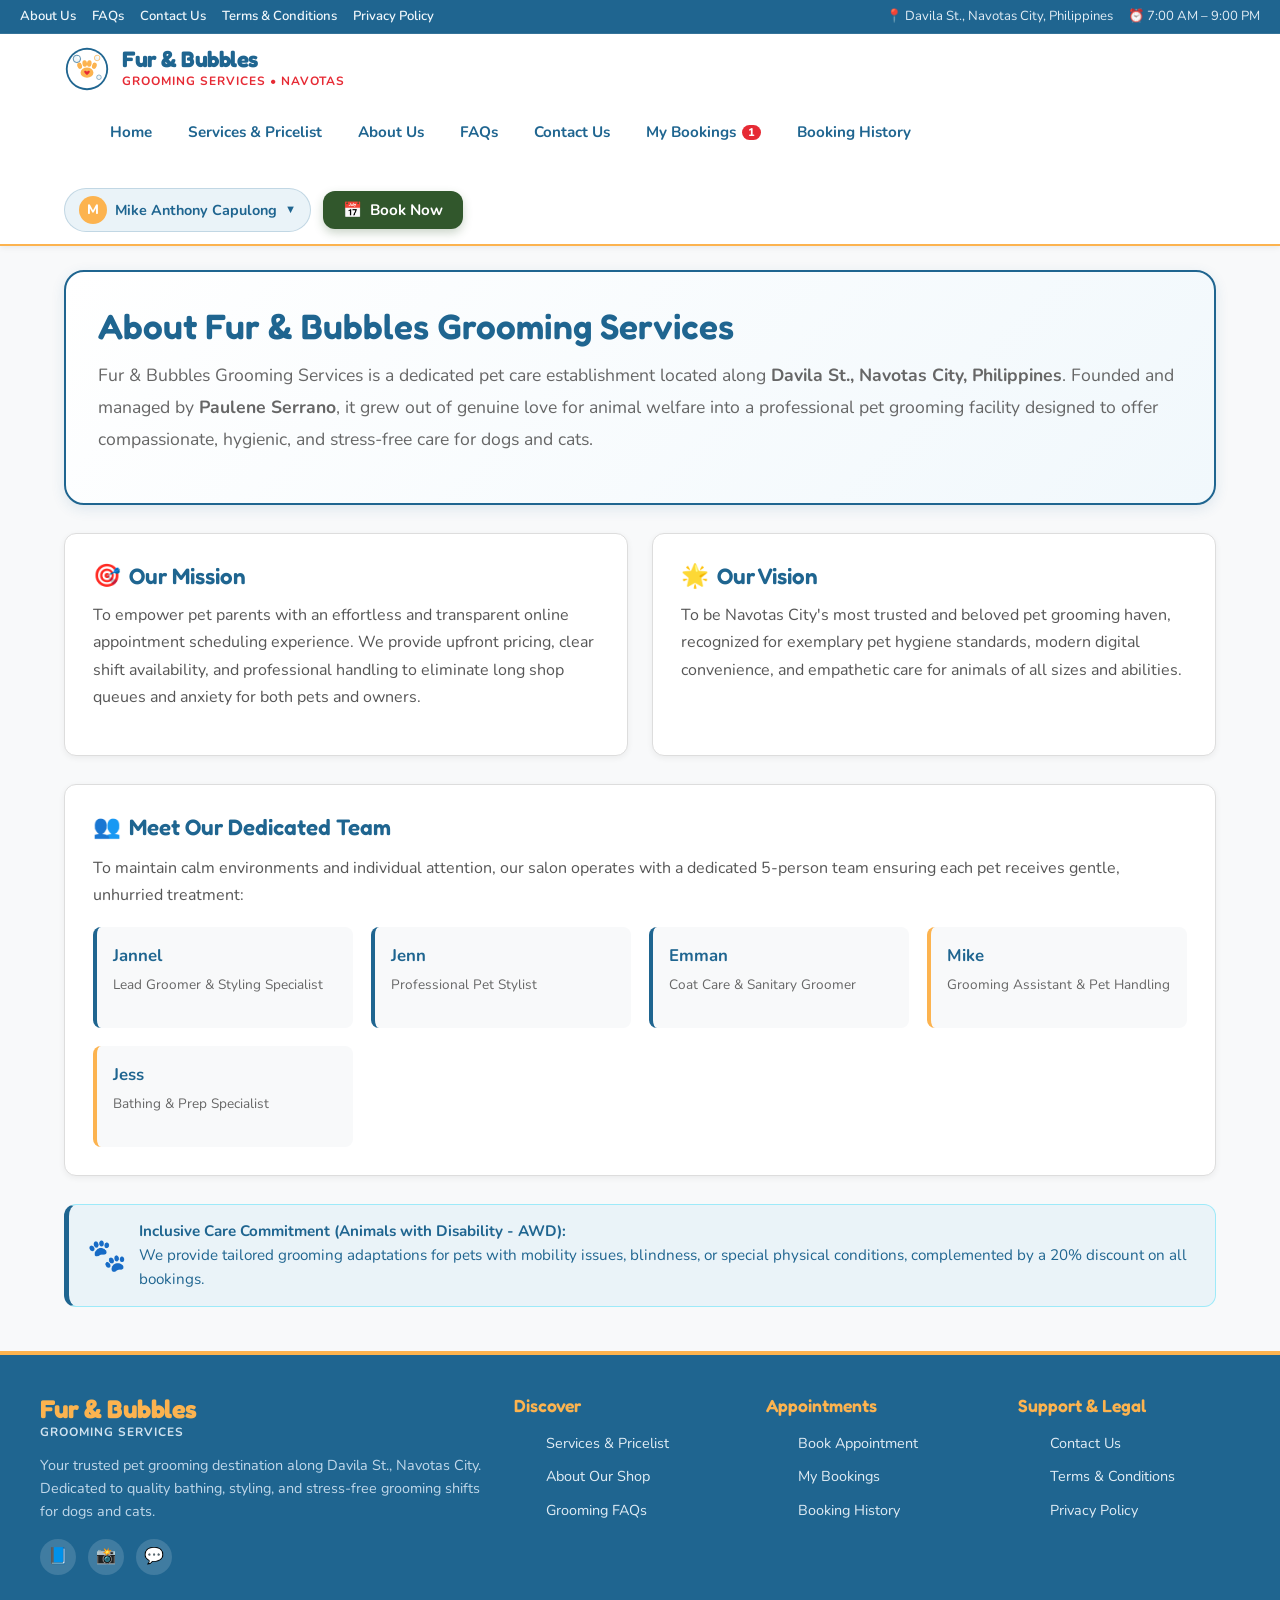
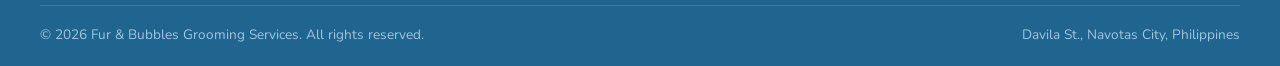
==== commit d6b1809b: "Add Bootstrap 5.3.3 CDN framework to all pages" ====
--- a/about.html
+++ b/about.html
@@ -4,6 +4,9 @@
   <meta charset="UTF-8">
   <meta name="viewport" content="width=device-width, initial-scale=1.0">
   <title>About Us | Fur &amp; Bubbles Grooming Services</title>
+  <!-- Bootstrap 5.3.3 CSS CDN -->
+  <link rel="stylesheet" href="https://cdn.jsdelivr.net/npm/bootstrap@5.3.3/dist/css/bootstrap.min.css">
+  <!-- Custom Project Stylesheet -->
   <link rel="stylesheet" href="style.css">
   <link rel="icon" type="image/svg+xml" href="assets/logo.svg">
 </head>
@@ -226,6 +229,9 @@
     </div>
   </footer>
 
+  <!-- Bootstrap 5.3.3 Bundle JS (with Popper) -->
+  <script src="https://cdn.jsdelivr.net/npm/bootstrap@5.3.3/dist/js/bootstrap.bundle.min.js"></script>
+  <!-- Application Logic -->
   <script src="script.js"></script>
 </body>
 </html>
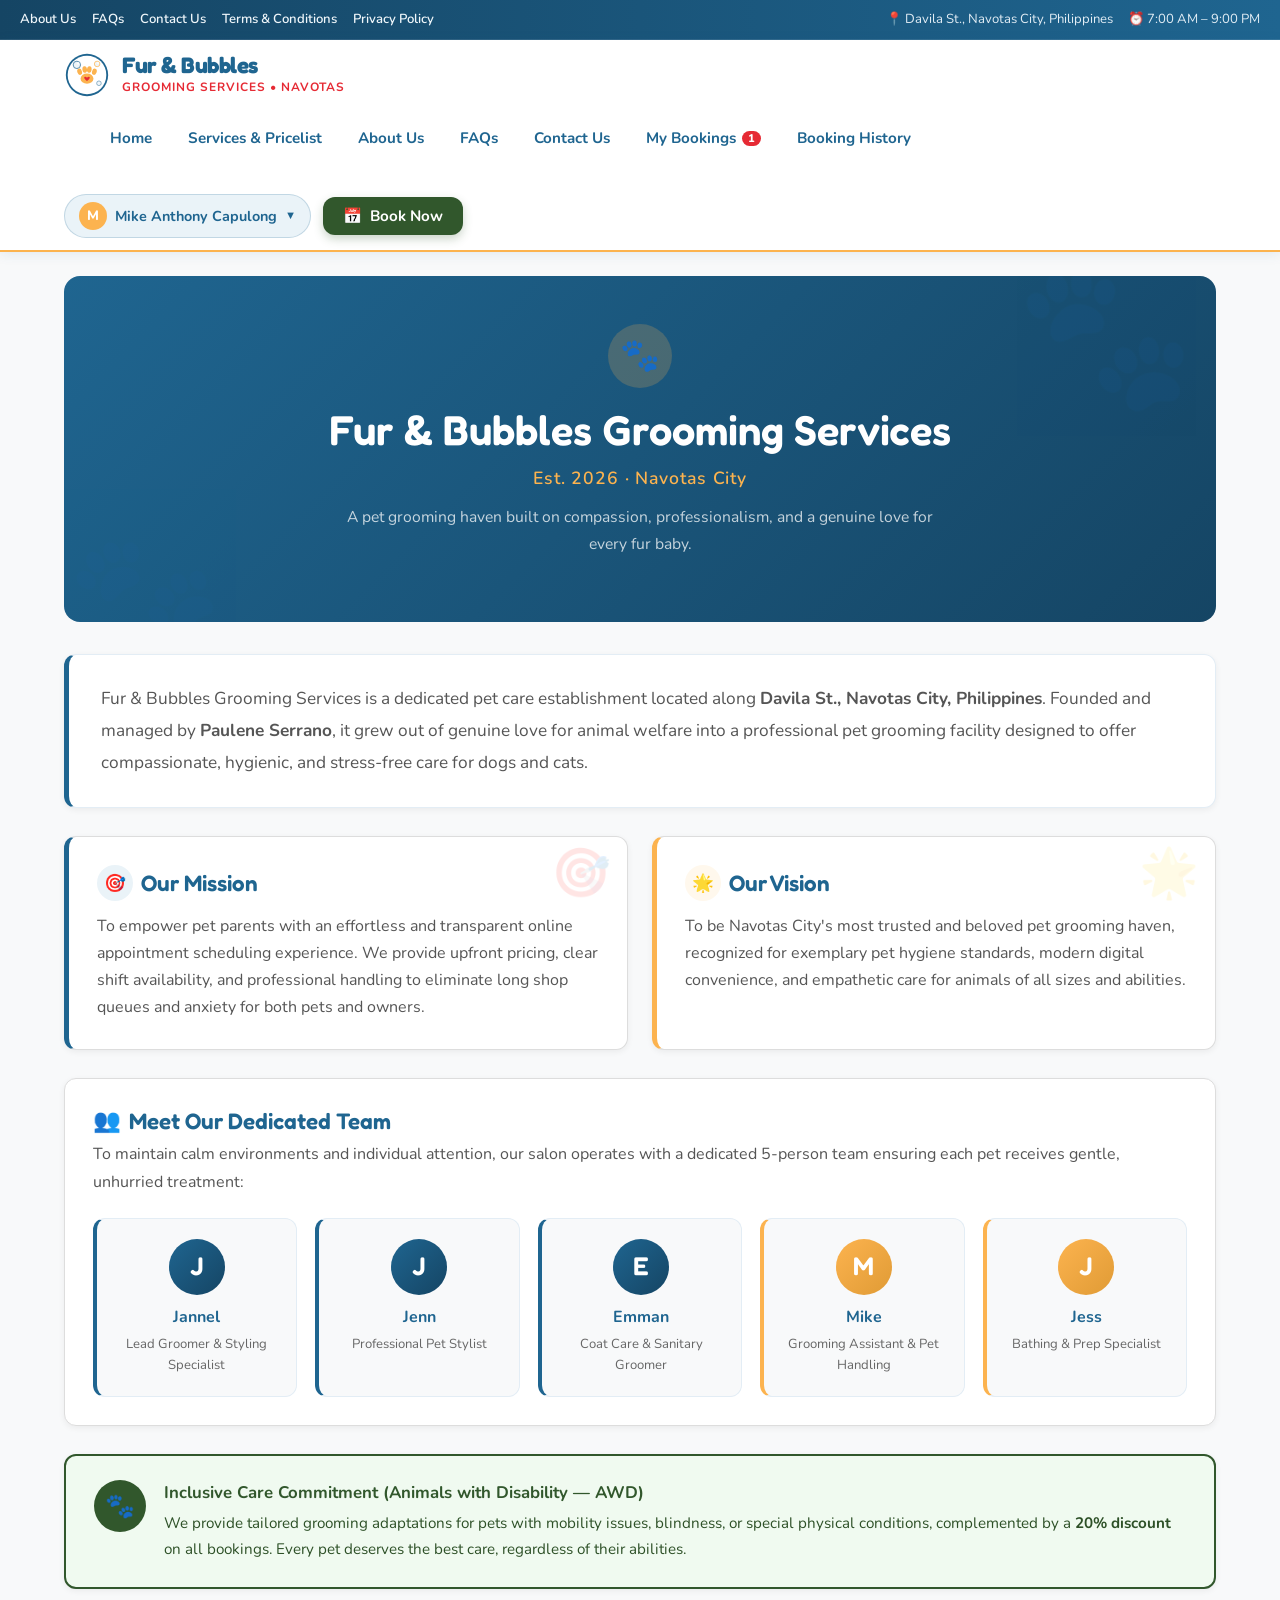
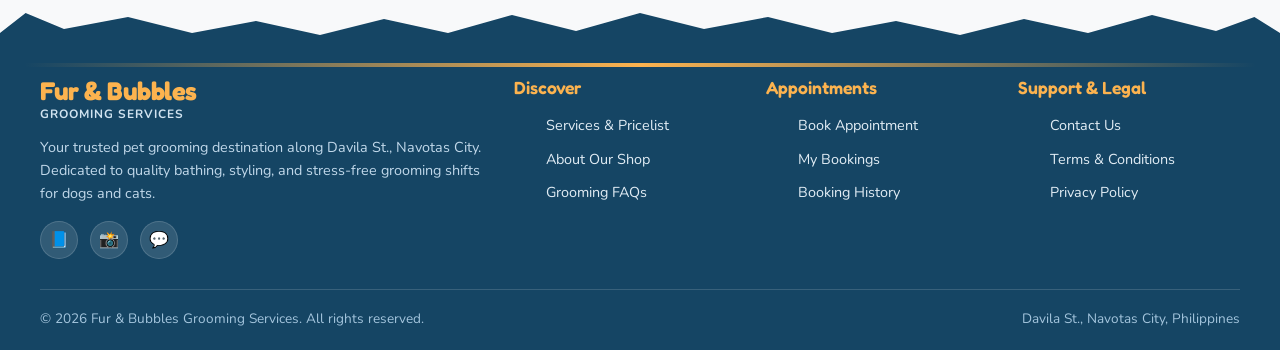
==== commit 90e7f732: "Enhance visual design and page structure aligned with updated wireframe proposal" ====
--- a/about.html
+++ b/about.html
@@ -105,28 +105,50 @@
 
     <!-- ABOUT US VIEW -->
     <section id="about-view" class="view-section active">
-      <div class="hero-card" style="padding:32px; text-align:left; margin-bottom:28px;">
-        <h2 style="font-size:2.2rem; color:var(--color-navy); margin-bottom:12px;">About Fur &amp; Bubbles Grooming Services</h2>
-        <p style="color:var(--color-text-muted); font-size:1.1rem; line-height:1.8;">
+
+      <!-- HERO BANNER -->
+      <div style="background: linear-gradient(135deg, #1F6590 0%, #154564 100%); border-radius:16px; padding:48px 40px; margin-bottom:32px; position:relative; overflow:hidden; text-align:center;">
+        <!-- Decorative paw background -->
+        <div style="position:absolute; top:-10px; right:20px; font-size:9rem; opacity:0.07; line-height:1; pointer-events:none; user-select:none;">🐾</div>
+        <div style="position:absolute; bottom:-20px; left:10px; font-size:7rem; opacity:0.05; line-height:1; pointer-events:none; user-select:none; transform:rotate(-20deg);">🐾</div>
+        <!-- Decorative top-left paw icon -->
+        <div style="display:inline-block; background:rgba(252,179,79,0.2); border-radius:50%; width:64px; height:64px; line-height:64px; font-size:2rem; margin-bottom:16px;">🐾</div>
+        <h1 style="font-family:'Fredoka', sans-serif; font-size:2.6rem; color:#fff; margin-bottom:8px; font-weight:600;">Fur &amp; Bubbles Grooming Services</h1>
+        <p style="color:#FCB34F; font-size:1.1rem; font-weight:600; margin:0; letter-spacing:0.05em;">Est. 2026 · Navotas City</p>
+        <p style="color:rgba(255,255,255,0.75); margin-top:12px; font-size:0.98rem; max-width:600px; margin-left:auto; margin-right:auto; line-height:1.7;">
+          A pet grooming haven built on compassion, professionalism, and a genuine love for every fur baby.
+        </p>
+      </div>
+
+      <!-- About Intro -->
+      <div style="background:#fff; padding:28px 32px; border-radius:12px; border:1px solid #e3edf5; box-shadow:var(--shadow-sm); margin-bottom:28px; border-left:5px solid #1F6590;">
+        <p style="color:#555; font-size:1.08rem; line-height:1.85; margin:0;">
           Fur &amp; Bubbles Grooming Services is a dedicated pet care establishment located along <strong>Davila St., Navotas City, Philippines</strong>. 
           Founded and managed by <strong>Paulene Serrano</strong>, it grew out of genuine love for animal welfare into a professional pet grooming facility designed to offer compassionate, hygienic, and stress-free care for dogs and cats.
         </p>
       </div>
 
+      <!-- Mission / Vision Grid -->
       <div style="display:grid; grid-template-columns:1fr 1fr; gap:24px; margin-bottom:28px;">
-        <div style="background:#fff; padding:28px; border-radius:12px; border:1px solid #ddd; box-shadow:var(--shadow-sm);">
+        <!-- Mission -->
+        <div style="background:#fff; padding:28px; border-radius:12px; border:1px solid #ddd; box-shadow:var(--shadow-sm); border-left:5px solid #1F6590; position:relative; overflow:hidden;">
+          <div style="position:absolute; top:12px; right:16px; font-size:3rem; opacity:0.12; line-height:1; pointer-events:none;">🎯</div>
           <h3 style="color:var(--color-navy); margin-bottom:12px; display:flex; align-items:center; gap:8px;">
-            <span>🎯</span> Our Mission
+            <span style="background:#eaf3f8; border-radius:50%; width:36px; height:36px; display:inline-flex; align-items:center; justify-content:center; font-size:1.1rem;">🎯</span>
+            Our Mission
           </h3>
-          <p style="color:#555; line-height:1.7;">
+          <p style="color:#555; line-height:1.7; margin:0;">
             To empower pet parents with an effortless and transparent online appointment scheduling experience. We provide upfront pricing, clear shift availability, and professional handling to eliminate long shop queues and anxiety for both pets and owners.
           </p>
         </div>
-        <div style="background:#fff; padding:28px; border-radius:12px; border:1px solid #ddd; box-shadow:var(--shadow-sm);">
+        <!-- Vision -->
+        <div style="background:#fff; padding:28px; border-radius:12px; border:1px solid #ddd; box-shadow:var(--shadow-sm); border-left:5px solid #FCB34F; position:relative; overflow:hidden;">
+          <div style="position:absolute; top:12px; right:16px; font-size:3rem; opacity:0.12; line-height:1; pointer-events:none;">🌟</div>
           <h3 style="color:var(--color-navy); margin-bottom:12px; display:flex; align-items:center; gap:8px;">
-            <span>🌟</span> Our Vision
+            <span style="background:#fff8ed; border-radius:50%; width:36px; height:36px; display:inline-flex; align-items:center; justify-content:center; font-size:1.1rem;">🌟</span>
+            Our Vision
           </h3>
-          <p style="color:#555; line-height:1.7;">
+          <p style="color:#555; line-height:1.7; margin:0;">
             To be Navotas City's most trusted and beloved pet grooming haven, recognized for exemplary pet hygiene standards, modern digital convenience, and empathetic care for animals of all sizes and abilities.
           </p>
         </div>
@@ -134,44 +156,63 @@
 
       <!-- Core Team Section -->
       <div style="background:#fff; padding:28px; border-radius:12px; border:1px solid #ddd; margin-bottom:28px; box-shadow:var(--shadow-sm);">
-        <h3 style="color:var(--color-navy); margin-bottom:14px; display:flex; align-items:center; gap:8px;">
+        <h3 style="color:var(--color-navy); margin-bottom:6px; display:flex; align-items:center; gap:8px;">
           <span>👥</span> Meet Our Dedicated Team
         </h3>
-        <p style="color:#555; margin-bottom:18px; line-height:1.7;">
+        <p style="color:#555; margin-bottom:22px; line-height:1.7;">
           To maintain calm environments and individual attention, our salon operates with a dedicated 5-person team ensuring each pet receives gentle, unhurried treatment:
         </p>
-        <div style="display:grid; grid-template-columns: repeat(auto-fit, minmax(220px, 1fr)); gap:18px;">
-          <div style="background:var(--color-bg-light); padding:16px; border-radius:8px; border-left:4px solid var(--color-navy);">
-            <strong style="color:var(--color-navy); font-size:1.05rem;">Jannel</strong>
-            <p style="font-size:0.85rem; color:#666; margin-top:4px;">Lead Groomer &amp; Styling Specialist</p>
-          </div>
-          <div style="background:var(--color-bg-light); padding:16px; border-radius:8px; border-left:4px solid var(--color-navy);">
-            <strong style="color:var(--color-navy); font-size:1.05rem;">Jenn</strong>
-            <p style="font-size:0.85rem; color:#666; margin-top:4px;">Professional Pet Stylist</p>
-          </div>
-          <div style="background:var(--color-bg-light); padding:16px; border-radius:8px; border-left:4px solid var(--color-navy);">
-            <strong style="color:var(--color-navy); font-size:1.05rem;">Emman</strong>
-            <p style="font-size:0.85rem; color:#666; margin-top:4px;">Coat Care &amp; Sanitary Groomer</p>
-          </div>
-          <div style="background:var(--color-bg-light); padding:16px; border-radius:8px; border-left:4px solid var(--color-butterscotch);">
-            <strong style="color:var(--color-navy); font-size:1.05rem;">Mike</strong>
-            <p style="font-size:0.85rem; color:#666; margin-top:4px;">Grooming Assistant &amp; Pet Handling</p>
-          </div>
-          <div style="background:var(--color-bg-light); padding:16px; border-radius:8px; border-left:4px solid var(--color-butterscotch);">
-            <strong style="color:var(--color-navy); font-size:1.05rem;">Jess</strong>
-            <p style="font-size:0.85rem; color:#666; margin-top:4px;">Bathing &amp; Prep Specialist</p>
-          </div>
-        </div>
-      </div>
-
-      <!-- Shop Standards & AWD Commitment -->
-      <div class="alert alert-info" style="align-items:center;">
-        <div style="font-size:2rem;">🐾</div>
+        <div style="display:grid; grid-template-columns: repeat(auto-fit, minmax(180px, 1fr)); gap:18px;">
+
+          <!-- Jannel -->
+          <div style="background:var(--color-bg-light); padding:20px 16px; border-radius:12px; border:1px solid #e3edf5; text-align:center; border-left:4px solid var(--color-navy);">
+            <div style="width:56px; height:56px; background:linear-gradient(135deg,#1F6590,#154564); border-radius:50%; display:flex; align-items:center; justify-content:center; color:#fff; font-family:'Fredoka',sans-serif; font-size:1.6rem; font-weight:600; margin:0 auto 10px;">J</div>
+            <strong style="color:var(--color-navy); font-size:1rem; display:block;">Jannel</strong>
+            <p style="font-size:0.82rem; color:#666; margin-top:4px; margin-bottom:0;">Lead Groomer &amp; Styling Specialist</p>
+          </div>
+
+          <!-- Jenn -->
+          <div style="background:var(--color-bg-light); padding:20px 16px; border-radius:12px; border:1px solid #e3edf5; text-align:center; border-left:4px solid var(--color-navy);">
+            <div style="width:56px; height:56px; background:linear-gradient(135deg,#1F6590,#154564); border-radius:50%; display:flex; align-items:center; justify-content:center; color:#fff; font-family:'Fredoka',sans-serif; font-size:1.6rem; font-weight:600; margin:0 auto 10px;">J</div>
+            <strong style="color:var(--color-navy); font-size:1rem; display:block;">Jenn</strong>
+            <p style="font-size:0.82rem; color:#666; margin-top:4px; margin-bottom:0;">Professional Pet Stylist</p>
+          </div>
+
+          <!-- Emman -->
+          <div style="background:var(--color-bg-light); padding:20px 16px; border-radius:12px; border:1px solid #e3edf5; text-align:center; border-left:4px solid var(--color-navy);">
+            <div style="width:56px; height:56px; background:linear-gradient(135deg,#1F6590,#154564); border-radius:50%; display:flex; align-items:center; justify-content:center; color:#fff; font-family:'Fredoka',sans-serif; font-size:1.6rem; font-weight:600; margin:0 auto 10px;">E</div>
+            <strong style="color:var(--color-navy); font-size:1rem; display:block;">Emman</strong>
+            <p style="font-size:0.82rem; color:#666; margin-top:4px; margin-bottom:0;">Coat Care &amp; Sanitary Groomer</p>
+          </div>
+
+          <!-- Mike -->
+          <div style="background:var(--color-bg-light); padding:20px 16px; border-radius:12px; border:1px solid #e3edf5; text-align:center; border-left:4px solid var(--color-butterscotch);">
+            <div style="width:56px; height:56px; background:linear-gradient(135deg,#FCB34F,#e09b35); border-radius:50%; display:flex; align-items:center; justify-content:center; color:#fff; font-family:'Fredoka',sans-serif; font-size:1.6rem; font-weight:600; margin:0 auto 10px;">M</div>
+            <strong style="color:var(--color-navy); font-size:1rem; display:block;">Mike</strong>
+            <p style="font-size:0.82rem; color:#666; margin-top:4px; margin-bottom:0;">Grooming Assistant &amp; Pet Handling</p>
+          </div>
+
+          <!-- Jess -->
+          <div style="background:var(--color-bg-light); padding:20px 16px; border-radius:12px; border:1px solid #e3edf5; text-align:center; border-left:4px solid var(--color-butterscotch);">
+            <div style="width:56px; height:56px; background:linear-gradient(135deg,#FCB34F,#e09b35); border-radius:50%; display:flex; align-items:center; justify-content:center; color:#fff; font-family:'Fredoka',sans-serif; font-size:1.6rem; font-weight:600; margin:0 auto 10px;">J</div>
+            <strong style="color:var(--color-navy); font-size:1rem; display:block;">Jess</strong>
+            <p style="font-size:0.82rem; color:#666; margin-top:4px; margin-bottom:0;">Bathing &amp; Prep Specialist</p>
+          </div>
+
+        </div>
+      </div>
+
+      <!-- AWD Commitment Badge -->
+      <div style="background:#f0faf0; padding:24px 28px; border-radius:12px; border:2px solid #31572C; display:flex; align-items:flex-start; gap:18px; box-shadow:var(--shadow-sm);">
+        <div style="background:#31572C; border-radius:50%; width:52px; height:52px; min-width:52px; display:flex; align-items:center; justify-content:center; font-size:1.5rem;">🐾</div>
         <div>
-          <strong>Inclusive Care Commitment (Animals with Disability - AWD):</strong><br>
-          We provide tailored grooming adaptations for pets with mobility issues, blindness, or special physical conditions, complemented by a 20% discount on all bookings.
-        </div>
-      </div>
+          <div style="font-weight:700; color:#31572C; font-size:1.05rem; margin-bottom:4px;">Inclusive Care Commitment (Animals with Disability — AWD)</div>
+          <p style="color:#2d5027; line-height:1.7; margin:0; font-size:0.95rem;">
+            We provide tailored grooming adaptations for pets with mobility issues, blindness, or special physical conditions, complemented by a <strong>20% discount</strong> on all bookings. Every pet deserves the best care, regardless of their abilities.
+          </p>
+        </div>
+      </div>
+
     </section>
 
   </main>
--- a/style.css
+++ b/style.css
@@ -1,8 +1,12 @@
-/* Fur & Bubbles Grooming Services - Stylesheet */
+/* Fur & Bubbles Grooming Services - Stylesheet (Enhanced) */
 @import url('https://fonts.googleapis.com/css2?family=Fredoka:wght@400;500;600;700&family=Nunito:wght@300;400;600;700;800&display=swap');
 
+/* =====================================================================
+   1. DESIGN TOKENS (CSS Custom Properties)
+   ===================================================================== */
 :root {
   --color-butterscotch: #FCB34F;
+  --color-butterscotch-dark: #f7a22e;
   --color-navy: #1F6590;
   --color-navy-dark: #154564;
   --color-navy-light: #eaf3f8;
@@ -16,13 +20,14 @@
   --color-text-muted: #666666;
   --color-border: #E0E4E8;
   --color-card-bg: #FFFFFF;
-  
+
   --font-heading: 'Fredoka', cursive, sans-serif;
   --font-body: 'Nunito', sans-serif;
-  
+
   --shadow-sm: 0 2px 6px rgba(0,0,0,0.06);
   --shadow-md: 0 4px 14px rgba(31, 101, 144, 0.12);
   --shadow-lg: 0 10px 25px rgba(0,0,0,0.15);
+  --shadow-hover: 0 8px 24px rgba(31, 101, 144, 0.22);
   --radius-sm: 6px;
   --radius-md: 12px;
   --radius-lg: 20px;
@@ -30,10 +35,24 @@
   --transition: all 0.25s ease-in-out;
 }
 
+/* =====================================================================
+   2. CSS RESET & BASE
+   ===================================================================== */
 * {
   box-sizing: border-box;
   margin: 0;
   padding: 0;
+}
+
+h1, h2, h3, h4, h5, h6 {
+  margin: 0;
+}
+
+/* Override Bootstrap's default font stack */
+body,
+h1, h2, h3, h4, h5, h6,
+p, span, label, input, button, select, textarea {
+  font-family: var(--font-body);
 }
 
 body {
@@ -46,7 +65,9 @@
   flex-direction: column;
 }
 
-/* Headings & Typography */
+/* =====================================================================
+   3. TYPOGRAPHY
+   ===================================================================== */
 h1, h2, h3, h4, h5, h6, .hero-title, .section-title, .package-name {
   font-family: var(--font-heading);
   font-weight: 600;
@@ -73,12 +94,14 @@
   color: var(--color-rose);
 }
 
-/* TOP BAR (Above Navigation) */
+/* =====================================================================
+   4. TOP BAR (Above Navigation)
+   ===================================================================== */
 .top-bar {
-  background-color: var(--color-navy);
+  background: linear-gradient(90deg, var(--color-navy-dark) 0%, var(--color-navy) 100%);
   color: #e2edf5;
   font-size: 0.82rem;
-  padding: 6px 20px;
+  padding: 9px 20px;
   display: flex;
   justify-content: space-between;
   align-items: center;
@@ -108,10 +131,12 @@
   gap: 15px;
 }
 
-/* HEADER & MAIN NAVIGATION */
+/* =====================================================================
+   5. HEADER & MAIN NAVIGATION
+   ===================================================================== */
 .main-header {
   background-color: var(--color-white);
-  box-shadow: var(--shadow-sm);
+  box-shadow: 0 2px 12px rgba(31, 101, 144, 0.1);
   position: sticky;
   top: 0;
   z-index: 1000;
@@ -181,6 +206,7 @@
   gap: 8px;
 }
 
+/* Nav link with animated underline sliding in from left */
 .nav-link {
   font-weight: 700;
   font-size: 0.95rem;
@@ -192,6 +218,26 @@
   align-items: center;
   gap: 6px;
   position: relative;
+  transition: var(--transition);
+}
+
+.nav-link::after {
+  content: '';
+  position: absolute;
+  bottom: 2px;
+  left: 14px;
+  right: 14px;
+  height: 2px;
+  background-color: var(--color-butterscotch);
+  transform: scaleX(0);
+  transform-origin: left center;
+  transition: transform 0.25s ease-in-out;
+  border-radius: var(--radius-full);
+}
+
+.nav-link:hover::after,
+.nav-link.active::after {
+  transform: scaleX(1);
 }
 
 .nav-link:hover, .nav-link.active {
@@ -214,7 +260,16 @@
   gap: 12px;
 }
 
-/* BUTTONS */
+/* =====================================================================
+   6. BUTTONS
+   ===================================================================== */
+
+/* Shimmer keyframe for btn-primary & btn-accent */
+@keyframes shimmer {
+  0%   { background-position: -200% center; }
+  100% { background-position: 200% center; }
+}
+
 .btn {
   font-family: var(--font-body);
   font-weight: 700;
@@ -230,6 +285,8 @@
   transition: var(--transition);
   text-decoration: none;
   line-height: 1.2;
+  position: relative;
+  overflow: hidden;
 }
 
 .btn-primary {
@@ -241,7 +298,16 @@
 .btn-primary:hover {
   background-color: var(--color-forest-dark);
   color: #fff;
-  transform: translateY(-1px);
+  transform: translateY(-2px);
+  box-shadow: 0 6px 18px rgba(49, 87, 44, 0.35);
+  background-image: linear-gradient(
+    105deg,
+    transparent 40%,
+    rgba(255,255,255,0.3) 50%,
+    transparent 60%
+  );
+  background-size: 200% auto;
+  animation: shimmer 0.65s linear;
 }
 
 .btn-accent {
@@ -251,8 +317,17 @@
 }
 
 .btn-accent:hover {
-  background-color: #f7a22e;
-  transform: translateY(-1px);
+  background-color: var(--color-butterscotch-dark);
+  transform: translateY(-2px);
+  box-shadow: 0 6px 18px rgba(252, 179, 79, 0.45);
+  background-image: linear-gradient(
+    105deg,
+    transparent 40%,
+    rgba(255,255,255,0.4) 50%,
+    transparent 60%
+  );
+  background-size: 200% auto;
+  animation: shimmer 0.65s linear;
 }
 
 .btn-navy {
@@ -263,6 +338,7 @@
 .btn-navy:hover {
   background-color: var(--color-navy-dark);
   color: #fff;
+  transform: translateY(-1px);
 }
 
 .btn-rose {
@@ -273,6 +349,7 @@
 .btn-rose:hover {
   background-color: #c91b24;
   color: #fff;
+  transform: translateY(-1px);
 }
 
 .btn-outline {
@@ -302,7 +379,9 @@
   transform: none !important;
 }
 
-/* ACCOUNT MENU DROPDOWN */
+/* =====================================================================
+   7. ACCOUNT MENU DROPDOWN
+   ===================================================================== */
 .account-menu-container {
   position: relative;
 }
@@ -396,7 +475,9 @@
   margin-top: 4px;
 }
 
-/* MAIN CONTAINER */
+/* =====================================================================
+   8. MAIN CONTAINER
+   ===================================================================== */
 .main-content {
   flex: 1;
   max-width: 1200px;
@@ -405,7 +486,9 @@
   padding: 24px;
 }
 
-/* VIEW ROUTER SECTIONS */
+/* =====================================================================
+   9. VIEW ROUTER SECTIONS
+   ===================================================================== */
 .view-section {
   display: none;
   animation: fadeIn 0.3s ease;
@@ -417,20 +500,69 @@
 
 @keyframes fadeIn {
   from { opacity: 0; transform: translateY(6px); }
-  to { opacity: 1; transform: translateY(0); }
-}
-
-/* HERO SECTION (Wireframe inspired: WELCOME! HI, CAPAWLONG! BOOK NOW!) */
+  to   { opacity: 1; transform: translateY(0); }
+}
+
+/* =====================================================================
+   10. HERO SECTION
+   ===================================================================== */
+
+/* Full-width breakout from .main-content container */
 .hero-card {
-  background: linear-gradient(135deg, #ffffff 0%, #f1f8fc 100%);
-  border: 2px solid var(--color-navy);
+  /* Diagonal navy gradient with butterscotch accent */
+  background: linear-gradient(135deg,
+    var(--color-navy-dark) 0%,
+    var(--color-navy) 55%,
+    #2a7aab 100%
+  );
+  border: none;
   border-radius: var(--radius-lg);
-  padding: 40px 30px;
+  padding: 60px 40px;
   text-align: center;
-  box-shadow: var(--shadow-md);
-  margin-bottom: 30px;
+  box-shadow: 0 12px 40px rgba(21, 69, 100, 0.4);
+  margin-bottom: 36px;
   position: relative;
   overflow: hidden;
+
+  /* Full-width bleed: extend beyond the 1200px main-content on wide screens */
+  width: calc(100vw - 48px);
+  max-width: none;
+  margin-left: calc(50% - 50vw + 24px);
+  border-radius: 0;
+}
+
+/* Decorative paw-print pattern via repeating radial gradient */
+.hero-card::before {
+  content: '';
+  position: absolute;
+  inset: 0;
+  background-image:
+    radial-gradient(circle 7px at center, rgba(252,179,79,0.12) 100%, transparent 100%),
+    radial-gradient(circle 4px at top left,  rgba(252,179,79,0.1) 100%, transparent 100%),
+    radial-gradient(circle 4px at top right, rgba(252,179,79,0.1) 100%, transparent 100%);
+  background-size: 80px 80px, 80px 80px, 80px 80px;
+  background-position: 0 0, -18px -18px, 18px -18px;
+  pointer-events: none;
+  z-index: 0;
+}
+
+/* Butterscotch glow blob top-right */
+.hero-card::after {
+  content: '';
+  position: absolute;
+  top: -60px;
+  right: -60px;
+  width: 280px;
+  height: 280px;
+  background: radial-gradient(circle, rgba(252,179,79,0.18) 0%, transparent 70%);
+  pointer-events: none;
+  z-index: 0;
+}
+
+/* Ensure hero children sit above pseudo-elements */
+.hero-card > * {
+  position: relative;
+  z-index: 1;
 }
 
 .hero-tv-mascot {
@@ -439,12 +571,12 @@
   margin: 0 auto 16px;
   background: var(--color-butterscotch);
   border-radius: 20px;
-  border: 4px solid #332002;
+  border: 4px solid rgba(255,255,255,0.3);
   position: relative;
   display: flex;
   align-items: center;
   justify-content: center;
-  box-shadow: inset 0 -4px 0 rgba(0,0,0,0.2), 0 6px 12px rgba(0,0,0,0.1);
+  box-shadow: inset 0 -4px 0 rgba(0,0,0,0.2), 0 8px 20px rgba(0,0,0,0.25);
 }
 
 .hero-tv-antenna {
@@ -459,18 +591,18 @@
   position: absolute;
   width: 3px;
   height: 22px;
-  background: #332002;
+  background: rgba(255,255,255,0.7);
   top: 0;
 }
 .hero-tv-antenna::before { left: 10px; transform: rotate(-30deg); }
-.hero-tv-antenna::after { right: 10px; transform: rotate(30deg); }
+.hero-tv-antenna::after  { right: 10px; transform: rotate(30deg); }
 
 .hero-tv-screen {
   width: 90px;
   height: 70px;
-  background: #fff;
+  background: rgba(255,255,255,0.95);
   border-radius: 12px;
-  border: 3px solid #332002;
+  border: 3px solid rgba(0,0,0,0.2);
   display: flex;
   align-items: center;
   justify-content: center;
@@ -493,34 +625,49 @@
 .dial {
   width: 14px;
   height: 14px;
-  background: #332002;
+  background: rgba(255,255,255,0.5);
   border-radius: 50%;
 }
 
+/* White title on dark hero */
 .hero-welcome-title {
   font-family: var(--font-heading);
-  font-size: 2.8rem;
-  letter-spacing: 2px;
-  color: var(--color-navy);
+  font-size: 3rem;
+  letter-spacing: 3px;
+  color: #ffffff;
   margin-bottom: 4px;
   text-transform: uppercase;
-}
-
+  text-shadow: 0 2px 10px rgba(0,0,0,0.3);
+}
+
+/* Butterscotch greeting */
 .hero-greeting {
   font-family: var(--font-heading);
-  font-size: 1.5rem;
+  font-size: 1.6rem;
   color: var(--color-butterscotch);
   margin-bottom: 16px;
+  text-shadow: 0 1px 6px rgba(0,0,0,0.2);
 }
 
 .hero-description {
   max-width: 650px;
-  margin: 0 auto 24px;
-  color: var(--color-text-muted);
+  margin: 0 auto 28px;
+  color: rgba(255,255,255,0.82);
   font-size: 1.05rem;
 }
 
-/* 4 MAIN SECTIONS QUICK GRID (Discover, Book a Service, Manage, Account) */
+/* Large, eye-catching BOOK NOW button */
+.hero-card .btn-accent {
+  font-size: 1.15rem;
+  padding: 16px 40px;
+  border-radius: var(--radius-full);
+  box-shadow: 0 6px 20px rgba(252,179,79,0.5);
+  letter-spacing: 0.5px;
+}
+
+/* =====================================================================
+   11. HUB CARDS (Section Grid)
+   ===================================================================== */
 .section-grid {
   display: grid;
   grid-template-columns: repeat(auto-fit, minmax(240px, 1fr));
@@ -535,18 +682,56 @@
   padding: 24px 20px;
   text-align: center;
   box-shadow: var(--shadow-sm);
-  transition: var(--transition);
+  transition: transform 0.25s ease, box-shadow 0.25s ease, border-color 0.25s ease;
   cursor: pointer;
   display: flex;
   flex-direction: column;
   justify-content: space-between;
-}
+  position: relative;
+  overflow: hidden;
+}
+
+/* Per-color left border accent */
+.hub-card.blue-card  { border-left: 4px solid var(--color-navy); }
+.hub-card.yellow-card{ border-left: 4px solid var(--color-butterscotch); }
+.hub-card.green-card { border-left: 4px solid var(--color-forest); }
+.hub-card.red-card   { border-left: 4px solid var(--color-rose); }
+
+/* Gradient shine on hover via ::before pseudo */
+.hub-card::before {
+  content: '';
+  position: absolute;
+  top: 0; left: -100%;
+  width: 60%;
+  height: 100%;
+  background: linear-gradient(
+    105deg,
+    transparent 40%,
+    rgba(255,255,255,0.55) 50%,
+    transparent 60%
+  );
+  transition: left 0.4s ease;
+  pointer-events: none;
+  z-index: 0;
+}
+
+.hub-card:hover::before {
+  left: 150%;
+}
+
+.hub-card > * { position: relative; z-index: 1; }
 
 .hub-card:hover {
-  transform: translateY(-4px);
-  box-shadow: var(--shadow-md);
+  transform: translateY(-6px);
+  box-shadow: var(--shadow-hover);
   border-color: var(--color-navy);
 }
+
+/* Ensure the left accent border stays visible on hover */
+.hub-card.blue-card:hover   { border-left-color: var(--color-navy); }
+.hub-card.yellow-card:hover { border-left-color: var(--color-butterscotch); }
+.hub-card.green-card:hover  { border-left-color: var(--color-forest); }
+.hub-card.red-card:hover    { border-left-color: var(--color-rose); }
 
 .hub-icon {
   width: 60px;
@@ -559,10 +744,10 @@
   font-size: 1.5rem;
 }
 
-.hub-icon.blue { background-color: var(--color-navy-light); color: var(--color-navy); }
+.hub-icon.blue   { background-color: var(--color-navy-light); color: var(--color-navy); }
 .hub-icon.yellow { background-color: #fff6e8; color: #d68910; }
-.hub-icon.green { background-color: #eaf3ea; color: var(--color-forest); }
-.hub-icon.red { background-color: #fdebed; color: var(--color-rose); }
+.hub-icon.green  { background-color: #eaf3ea; color: var(--color-forest); }
+.hub-icon.red    { background-color: #fdebed; color: var(--color-rose); }
 
 .hub-card h3 {
   margin-bottom: 8px;
@@ -575,40 +760,62 @@
   margin-bottom: 16px;
 }
 
-/* BANNER & ALERTS */
+/* =====================================================================
+   12. ALERTS / BANNERS
+   ===================================================================== */
 .alert {
-  padding: 14px 18px;
+  padding: 14px 18px 14px 20px;
   border-radius: var(--radius-md);
   margin-bottom: 20px;
   display: flex;
   align-items: flex-start;
-  gap: 12px;
+  gap: 14px;
   font-size: 0.95rem;
+  position: relative;
+}
+
+/* Colored left-icon region */
+.alert::before {
+  content: '';
+  position: absolute;
+  left: 0;
+  top: 0;
+  bottom: 0;
+  width: 6px;
+  border-radius: var(--radius-md) 0 0 var(--radius-md);
 }
 
 .alert-warning {
   background-color: #fff9e6;
   border-left: 5px solid var(--color-butterscotch);
   color: #7d5203;
-}
+  padding-left: 20px;
+}
+.alert-warning::before { background-color: var(--color-butterscotch); }
 
 .alert-danger {
   background-color: #fdf2f2;
   border-left: 5px solid var(--color-inferno);
   color: var(--color-inferno);
-}
+  padding-left: 20px;
+}
+.alert-danger::before { background-color: var(--color-inferno); }
 
 .alert-info {
   background-color: var(--color-navy-light);
   border-left: 5px solid var(--color-navy);
   color: var(--color-navy);
-}
+  padding-left: 20px;
+}
+.alert-info::before { background-color: var(--color-navy); }
 
 .alert-success {
   background-color: #eef7ee;
   border-left: 5px solid var(--color-forest);
   color: var(--color-forest);
-}
+  padding-left: 20px;
+}
+.alert-success::before { background-color: var(--color-forest); }
 
 .alert-simulation {
   background-color: #ffeef0;
@@ -621,7 +828,15 @@
   letter-spacing: 0.5px;
 }
 
-/* STEPPER WIDGET */
+/* =====================================================================
+   13. STEPPER WIDGET
+   ===================================================================== */
+@keyframes stepPulse {
+  0%   { box-shadow: 0 0 0 0   rgba(252, 179, 79, 0.55); }
+  60%  { box-shadow: 0 0 0 10px rgba(252, 179, 79, 0); }
+  100% { box-shadow: 0 0 0 0   rgba(252, 179, 79, 0); }
+}
+
 .stepper-wrapper {
   display: flex;
   justify-content: space-between;
@@ -638,7 +853,7 @@
   left: 30px;
   right: 30px;
   height: 3px;
-  background-color: var(--color-border);
+  background: linear-gradient(90deg, var(--color-border), var(--color-navy-light));
   z-index: 1;
 }
 
@@ -670,11 +885,12 @@
   transition: var(--transition);
 }
 
+/* Active step: pulse animation */
 .step-item.active .step-circle {
   background-color: var(--color-butterscotch);
   border-color: #d68910;
   color: #332002;
-  box-shadow: 0 0 0 4px rgba(252, 179, 79, 0.25);
+  animation: stepPulse 1.8s ease-out infinite;
 }
 
 .step-item.completed .step-circle {
@@ -693,7 +909,9 @@
   color: var(--color-navy);
 }
 
-/* BOOKING WIZARD CONTAINERS */
+/* =====================================================================
+   14. BOOKING WIZARD CONTAINERS
+   ===================================================================== */
 .booking-wizard-step {
   display: none;
   background: #fff;
@@ -707,8 +925,13 @@
   display: block;
 }
 
+/* Step header with gradient bottom border */
 .step-header {
-  border-bottom: 2px solid var(--color-navy-light);
+  border-bottom: 2px solid transparent;
+  background-image: linear-gradient(white, white),
+    linear-gradient(90deg, var(--color-navy), transparent);
+  background-origin: border-box;
+  background-clip: padding-box, border-box;
   padding-bottom: 14px;
   margin-bottom: 24px;
   display: flex;
@@ -723,7 +946,9 @@
   color: var(--color-navy);
 }
 
-/* SERVICES & PRICING SELECTION */
+/* =====================================================================
+   15. SERVICES & PRICING SELECTION
+   ===================================================================== */
 .tab-pill-container {
   display: flex;
   background: var(--color-navy-light);
@@ -751,7 +976,9 @@
   box-shadow: 0 2px 6px rgba(31, 101, 144, 0.3);
 }
 
-/* WEIGHT ESTIMATOR / SELECTOR BAR */
+/* =====================================================================
+   16. WEIGHT ESTIMATOR / SELECTOR BAR
+   ===================================================================== */
 .pet-weight-calculator-box {
   background: linear-gradient(135deg, #fffaf2, #fff);
   border: 2px solid var(--color-butterscotch);
@@ -776,12 +1003,14 @@
   text-transform: uppercase;
 }
 
-.badge-small { background: #e3f2fd; color: #0d47a1; }
+.badge-small  { background: #e3f2fd; color: #0d47a1; }
 .badge-medium { background: #e8f5e9; color: #1b5e20; }
-.badge-large { background: #fff3e0; color: #e65100; }
-.badge-giant { background: #fce4ec; color: #880e4f; }
-
-/* SERVICE CARDS GRID */
+.badge-large  { background: #fff3e0; color: #e65100; }
+.badge-giant  { background: #fce4ec; color: #880e4f; }
+
+/* =====================================================================
+   17. SERVICE CARDS GRID
+   ===================================================================== */
 .service-cards-grid {
   display: grid;
   grid-template-columns: repeat(auto-fill, minmax(280px, 1fr));
@@ -795,7 +1024,7 @@
   padding: 20px;
   cursor: pointer;
   background: #fff;
-  transition: var(--transition);
+  transition: transform 0.25s ease, box-shadow 0.25s ease, border-color 0.25s ease;
   position: relative;
   display: flex;
   flex-direction: column;
@@ -804,7 +1033,8 @@
 
 .package-card:hover {
   border-color: var(--color-butterscotch);
-  box-shadow: var(--shadow-md);
+  box-shadow: 0 6px 20px rgba(252,179,79,0.2);
+  transform: translateY(-3px);
 }
 
 .package-card.selected {
@@ -851,7 +1081,9 @@
   font-weight: 800;
 }
 
-/* A LA CARTE & ADDON ITEMS LIST */
+/* =====================================================================
+   18. A LA CARTE & ADDON ITEMS LIST
+   ===================================================================== */
 .item-checkbox-row {
   display: flex;
   align-items: center;
@@ -909,9 +1141,11 @@
   text-align: right;
 }
 
-/* RUNNING ESTIMATE BAR (STICKY BOTTOM OF SERVICE SELECTION) */
+/* =====================================================================
+   19. RUNNING ESTIMATE BAR
+   ===================================================================== */
 .running-selection-summary {
-  background: var(--color-navy);
+  background: linear-gradient(135deg, var(--color-navy-dark), var(--color-navy));
   color: #fff;
   border-radius: var(--radius-md);
   padding: 16px 22px;
@@ -921,6 +1155,7 @@
   flex-wrap: wrap;
   gap: 14px;
   margin-top: 24px;
+  box-shadow: 0 4px 16px rgba(21,69,100,0.3);
 }
 
 .running-summary-details {
@@ -952,7 +1187,9 @@
   color: #ff9999;
 }
 
-/* CALENDAR & TIME SLOTS */
+/* =====================================================================
+   20. CALENDAR & TIME SLOTS
+   ===================================================================== */
 .schedule-container {
   display: grid;
   grid-template-columns: 1fr 1fr;
@@ -964,6 +1201,7 @@
   border-radius: var(--radius-md);
   padding: 20px;
   background: #fff;
+  box-shadow: var(--shadow-sm);
 }
 
 .calendar-header {
@@ -991,6 +1229,7 @@
   justify-content: center;
   font-weight: 800;
   color: var(--color-navy);
+  transition: var(--transition);
 }
 
 .calendar-nav-btn:hover {
@@ -1059,7 +1298,9 @@
   cursor: not-allowed;
 }
 
-/* SHIFTS PANEL */
+/* =====================================================================
+   21. SHIFTS PANEL
+   ===================================================================== */
 .shifts-panel {
   display: flex;
   flex-direction: column;
@@ -1114,20 +1355,9 @@
   border-radius: var(--radius-full);
 }
 
-.capacity-available {
-  background-color: #e8f5e9;
-  color: var(--color-forest);
-}
-
-.capacity-limited {
-  background-color: #fff3e0;
-  color: #e65100;
-}
-
-.capacity-full {
-  background-color: #ffebee;
-  color: var(--color-rose);
-}
+.capacity-available { background-color: #e8f5e9; color: var(--color-forest); }
+.capacity-limited   { background-color: #fff3e0; color: #e65100; }
+.capacity-full      { background-color: #ffebee; color: var(--color-rose); }
 
 .shift-time {
   font-weight: 700;
@@ -1146,7 +1376,9 @@
   border: 1px dashed var(--color-border);
 }
 
-/* FORMS (Login, Register, Pet, Account) */
+/* =====================================================================
+   22. FORMS
+   ===================================================================== */
 .form-group {
   margin-bottom: 18px;
 }
@@ -1202,7 +1434,9 @@
   cursor: pointer;
 }
 
-/* SIMULATED THIRD-PARTY AUTH BUTTONS */
+/* =====================================================================
+   23. SIMULATED THIRD-PARTY AUTH BUTTONS
+   ===================================================================== */
 .oauth-divider {
   display: flex;
   align-items: center;
@@ -1220,7 +1454,7 @@
 }
 
 .oauth-divider:not(:empty)::before { margin-right: .5em; }
-.oauth-divider:not(:empty)::after { margin-left: .5em; }
+.oauth-divider:not(:empty)::after  { margin-left: .5em; }
 
 .oauth-btn-group {
   display: flex;
@@ -1245,7 +1479,9 @@
   height: 18px;
 }
 
-/* PHOTO UPLOAD PREVIEW */
+/* =====================================================================
+   24. PHOTO UPLOAD PREVIEW
+   ===================================================================== */
 .photo-upload-box {
   border: 2px dashed var(--color-border);
   border-radius: var(--radius-md);
@@ -1271,7 +1507,9 @@
   display: block;
 }
 
-/* SAVED PET CARDS IN PET FORM */
+/* =====================================================================
+   25. SAVED PET CARDS IN PET FORM
+   ===================================================================== */
 .saved-pet-selector-grid {
   display: grid;
   grid-template-columns: repeat(auto-fill, minmax(200px, 1fr));
@@ -1293,6 +1531,7 @@
 
 .saved-pet-card:hover {
   border-color: var(--color-navy);
+  box-shadow: var(--shadow-sm);
 }
 
 .saved-pet-card.selected {
@@ -1312,7 +1551,9 @@
   font-size: 1.2rem;
 }
 
-/* AWD DISCOUNT SECTION (PET FORM) */
+/* =====================================================================
+   26. AWD DISCOUNT SECTION
+   ===================================================================== */
 .awd-box {
   background: #fffcf5;
   border: 2px solid var(--color-butterscotch);
@@ -1337,13 +1578,16 @@
   border-top: 1px dashed var(--color-butterscotch);
 }
 
-/* BOOKING REVIEW SUMMARY (Wireframe faithful) */
+/* =====================================================================
+   27. BOOKING REVIEW SUMMARY
+   ===================================================================== */
 .review-summary-card {
   border: 2px solid var(--color-border);
   border-radius: var(--radius-lg);
   padding: 24px;
   background: #fff;
   margin-bottom: 24px;
+  box-shadow: var(--shadow-sm);
 }
 
 .review-section {
@@ -1352,7 +1596,7 @@
 }
 
 .review-section:first-child { padding-top: 0; }
-.review-section:last-child { border-bottom: none; }
+.review-section:last-child  { border-bottom: none; }
 
 .review-header-row {
   display: flex;
@@ -1425,7 +1669,9 @@
   margin-top: 12px;
 }
 
-/* SUBMIT & PAY VIEW (QR & COUNTDOWN) */
+/* =====================================================================
+   28. SUBMIT & PAY VIEW
+   ===================================================================== */
 .countdown-box {
   background: var(--color-inferno);
   color: #fff;
@@ -1464,6 +1710,8 @@
 
 .payment-option-card:hover {
   border-color: var(--color-navy);
+  box-shadow: var(--shadow-sm);
+  transform: translateY(-2px);
 }
 
 .payment-option-card.selected {
@@ -1511,7 +1759,9 @@
   margin: 8px 0;
 }
 
-/* CONFIRMATION SCREEN (Wireframe faithful) */
+/* =====================================================================
+   29. CONFIRMATION SCREEN
+   ===================================================================== */
 .confirmation-card {
   text-align: center;
   max-width: 650px;
@@ -1549,7 +1799,9 @@
   border: 1px dashed var(--color-navy);
 }
 
-/* MY BOOKINGS & HISTORY LIST CARDS */
+/* =====================================================================
+   30. MY BOOKINGS & HISTORY LIST CARDS
+   ===================================================================== */
 .booking-item-card {
   background: #fff;
   border: 1.5px solid var(--color-border);
@@ -1557,11 +1809,13 @@
   padding: 20px;
   margin-bottom: 18px;
   box-shadow: var(--shadow-sm);
-  transition: var(--transition);
+  transition: transform 0.25s ease, box-shadow 0.25s ease, border-color 0.25s ease;
 }
 
 .booking-item-card:hover {
-  box-shadow: var(--shadow-md);
+  box-shadow: var(--shadow-hover);
+  transform: translateY(-2px);
+  border-color: rgba(31,101,144,0.25);
 }
 
 .booking-card-top {
@@ -1598,19 +1852,21 @@
   text-transform: uppercase;
 }
 
-.status-on-hold { background: #fff3e0; color: #b76e00; border: 1px solid #ffd54f; }
-.status-confirmed { background: #e8f5e9; color: var(--color-forest); }
-.status-cancelled { background: #fbe9e7; color: var(--color-rose); }
-.status-past { background: #eeeeee; color: #616161; }
-
-.status-unpaid { background: #ffebee; color: var(--color-inferno); }
-.status-partially-paid { background: #fff9c4; color: #f57f17; }
-.status-fully-paid { background: #e8f5e9; color: var(--color-forest); }
-
-/* TABLES FOR PRICELIST & HISTORY */
+.status-on-hold       { background: #fff3e0; color: #b76e00; border: 1px solid #ffd54f; }
+.status-confirmed     { background: #e8f5e9; color: var(--color-forest); }
+.status-cancelled     { background: #fbe9e7; color: var(--color-rose); }
+.status-past          { background: #eeeeee; color: #616161; }
+.status-unpaid        { background: #ffebee; color: var(--color-inferno); }
+.status-partially-paid{ background: #fff9c4; color: #f57f17; }
+.status-fully-paid    { background: #e8f5e9; color: var(--color-forest); }
+
+/* =====================================================================
+   31. TABLES
+   ===================================================================== */
 .custom-table {
   width: 100%;
-  border-collapse: collapse;
+  border-collapse: separate;
+  border-spacing: 0;
   margin-bottom: 24px;
   background: #fff;
   border-radius: var(--radius-md);
@@ -1619,12 +1875,20 @@
 }
 
 .custom-table th {
-  background: var(--color-navy);
+  background: linear-gradient(135deg, var(--color-navy-dark), var(--color-navy));
   color: #fff;
-  padding: 12px 16px;
+  padding: 13px 16px;
   font-family: var(--font-heading);
   text-align: left;
   font-size: 0.95rem;
+}
+
+/* Rounded corners on first / last th */
+.custom-table thead tr th:first-child {
+  border-radius: var(--radius-md) 0 0 0;
+}
+.custom-table thead tr th:last-child {
+  border-radius: 0 var(--radius-md) 0 0;
 }
 
 .custom-table td {
@@ -1633,11 +1897,18 @@
   font-size: 0.95rem;
 }
 
-.custom-table tr:hover {
+/* Alternating row colors — even rows get navy-light tint */
+.custom-table tbody tr:nth-child(even) td {
   background-color: var(--color-navy-light);
 }
 
-/* MODALS */
+.custom-table tr:hover td {
+  background-color: #d6eaf4;
+}
+
+/* =====================================================================
+   32. MODALS
+   ===================================================================== */
 .modal-overlay {
   display: none;
   position: fixed;
@@ -1672,7 +1943,7 @@
 
 @keyframes modalPop {
   from { transform: scale(0.95); opacity: 0; }
-  to { transform: scale(1); opacity: 1; }
+  to   { transform: scale(1);    opacity: 1; }
 }
 
 .modal-close-btn {
@@ -1696,13 +1967,54 @@
   color: var(--color-navy);
 }
 
-/* FOOTER */
+/* =====================================================================
+   33. FOOTER
+   ===================================================================== */
 .site-footer {
-  background-color: var(--color-navy);
+  background-color: var(--color-navy-dark);
   color: #d1e3f0;
-  padding: 40px 24px 20px;
+  padding: 50px 24px 20px;
   margin-top: auto;
-  border-top: 4px solid var(--color-butterscotch);
+  position: relative;
+  /* Wave/curve separator via clip-path on the top edge */
+  clip-path: polygon(
+    0 20px,
+    2% 0,
+    5% 16px,
+    10% 4px,
+    15% 20px,
+    20% 8px,
+    25% 22px,
+    30% 6px,
+    35% 20px,
+    40% 2px,
+    45% 18px,
+    50% 0,
+    55% 16px,
+    60% 4px,
+    65% 20px,
+    70% 8px,
+    75% 22px,
+    80% 6px,
+    85% 20px,
+    90% 2px,
+    95% 18px,
+    98% 4px,
+    100% 20px,
+    100% 100%,
+    0 100%
+  );
+  border-top: none;
+}
+
+/* Butterscotch top accent line sitting just below the wave */
+.site-footer::before {
+  content: '';
+  display: block;
+  height: 4px;
+  background: linear-gradient(90deg, transparent, var(--color-butterscotch), transparent);
+  margin-bottom: 10px;
+  border-radius: var(--radius-full);
 }
 
 .footer-container {
@@ -1732,10 +2044,12 @@
 .footer-links a {
   color: #e2edf5;
   font-size: 0.9rem;
+  transition: var(--transition);
 }
 
 .footer-links a:hover {
   color: var(--color-butterscotch);
+  padding-left: 4px;
 }
 
 .footer-social-icons {
@@ -1744,21 +2058,25 @@
   margin-top: 14px;
 }
 
+/* Improved social icon hover */
 .social-icon-btn {
-  width: 36px;
-  height: 36px;
+  width: 38px;
+  height: 38px;
   border-radius: 50%;
-  background: rgba(255,255,255,0.15);
+  background: rgba(255,255,255,0.12);
   color: #fff;
   display: flex;
   align-items: center;
   justify-content: center;
-  transition: var(--transition);
+  transition: transform 0.2s ease, background 0.2s ease, box-shadow 0.2s ease;
+  border: 1px solid rgba(255,255,255,0.15);
 }
 
 .social-icon-btn:hover {
   background: var(--color-butterscotch);
-  color: #000;
+  color: #332002;
+  transform: translateY(-3px) scale(1.1);
+  box-shadow: 0 6px 14px rgba(252,179,79,0.4);
 }
 
 .footer-bottom {
@@ -1775,21 +2093,41 @@
   gap: 10px;
 }
 
-/* RESPONSIVE BREAKPOINTS */
+/* =====================================================================
+   34. RESPONSIVE BREAKPOINTS
+   ===================================================================== */
 @media (max-width: 900px) {
-  .schedule-container { grid-template-columns: 1fr; }
-  .booking-card-body { grid-template-columns: 1fr; text-align: left; }
-  .footer-container { grid-template-columns: 1fr 1fr; }
-  .stepper-wrapper { overflow-x: auto; padding-bottom: 10px; }
-  .step-label { display: none; }
+  .schedule-container   { grid-template-columns: 1fr; }
+  .booking-card-body    { grid-template-columns: 1fr; text-align: left; }
+  .footer-container     { grid-template-columns: 1fr 1fr; }
+  .stepper-wrapper      { overflow-x: auto; padding-bottom: 10px; }
+  .step-label           { display: none; }
+}
+
+@media (max-width: 768px) {
+  /* Hide top-bar links on mobile */
+  .top-bar-links {
+    display: none;
+  }
+  .top-bar {
+    justify-content: center;
+  }
 }
 
 @media (max-width: 640px) {
   .top-bar { flex-direction: column; gap: 6px; text-align: center; }
-  .navbar { flex-wrap: wrap; }
-  .nav-links { order: 3; width: 100%; justify-content: space-around; margin-top: 10px; }
-  .footer-container { grid-template-columns: 1fr; }
-  .form-row { grid-template-columns: 1fr; }
-  .pet-weight-grid { grid-template-columns: 1fr; }
-  .payment-options-grid { grid-template-columns: 1fr; }
-}
+
+  /* Mobile nav */
+  .navbar         { flex-wrap: wrap; }
+  .nav-links      { order: 3; width: 100%; justify-content: space-around; margin-top: 10px; }
+  .nav-link       { font-size: 0.82rem; padding: 6px 10px; }
+
+  .footer-container       { grid-template-columns: 1fr; }
+  .form-row               { grid-template-columns: 1fr; }
+  .pet-weight-grid        { grid-template-columns: 1fr; }
+  .payment-options-grid   { grid-template-columns: 1fr; }
+
+  .hero-welcome-title { font-size: 2.2rem; }
+  .hero-greeting      { font-size: 1.3rem; }
+  .hero-card          { padding: 40px 20px; }
+}
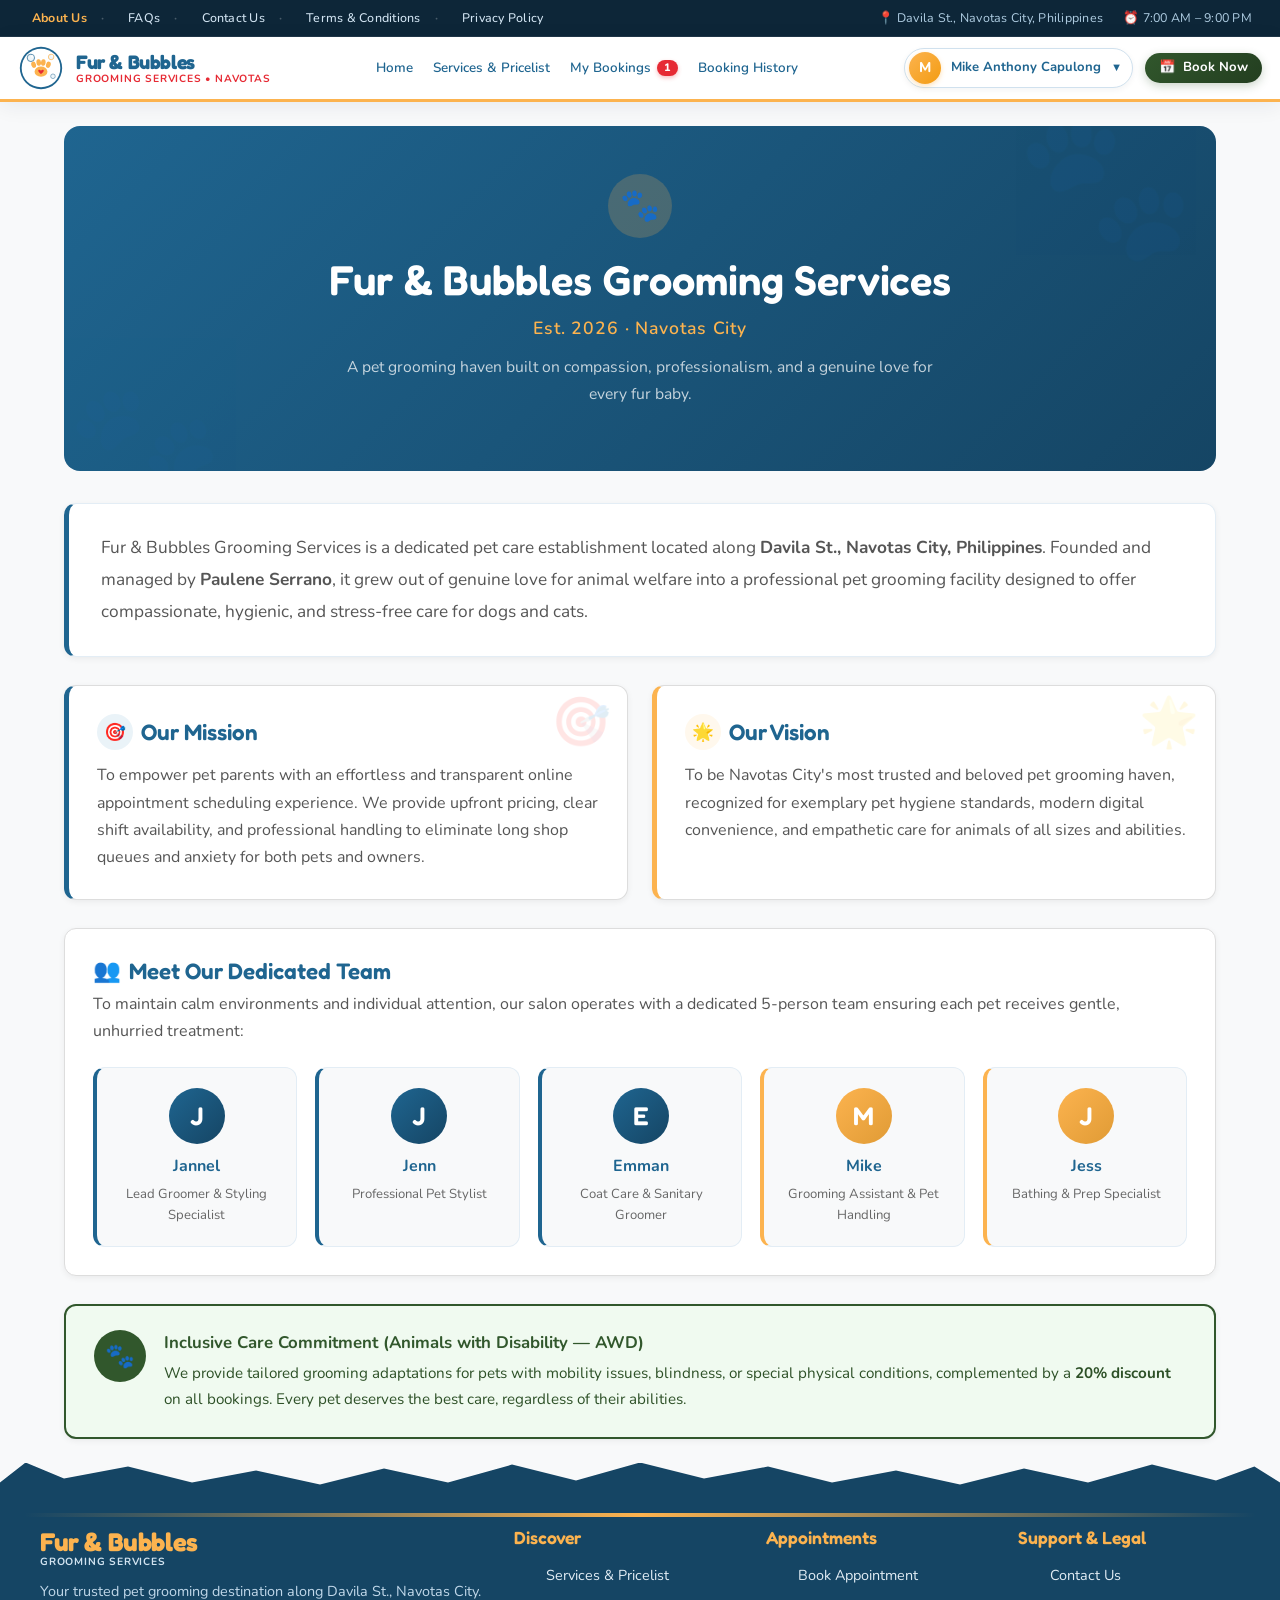
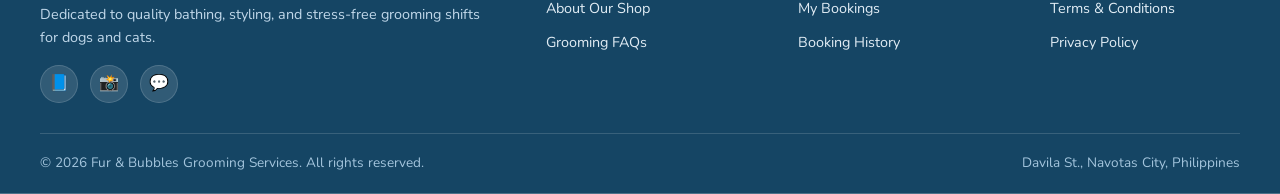
==== commit def7e620: "Fix navbar layout, remove duplicate nav links, separate account and pets views, and fix ala carte ta" ====
--- a/about.html
+++ b/about.html
@@ -15,7 +15,7 @@
   <!-- TOP BAR (Above Navigation) -->
   <div class="top-bar">
     <div class="top-bar-links">
-      <a href="about.html">About Us</a>
+      <a href="about.html" style="color:var(--color-butterscotch); font-weight:700;">About Us</a>
       <a href="faqs.html">FAQs</a>
       <a href="contact.html">Contact Us</a>
       <a href="faqs.html?view=terms-view">Terms &amp; Conditions</a>
@@ -42,9 +42,6 @@
       <ul class="nav-links">
         <li><a class="nav-link" href="index.html">Home</a></li>
         <li><a class="nav-link" href="services.html">Services &amp; Pricelist</a></li>
-        <li><a class="nav-link active" href="about.html">About Us</a></li>
-        <li><a class="nav-link" href="faqs.html">FAQs</a></li>
-        <li><a class="nav-link" href="contact.html">Contact Us</a></li>
         
         <!-- Only shown when signed in -->
         <li class="nav-auth-only" style="display:none;">
@@ -80,7 +77,7 @@
             <a href="booking.html?view=profile-view">
               <span>👤</span> Manage Account
             </a>
-            <a href="booking.html?view=profile-view">
+            <a href="booking.html?view=pets-view">
               <span>🐾</span> My Pets
             </a>
             <a href="faqs.html">
--- a/style.css
+++ b/style.css
@@ -98,59 +98,85 @@
    4. TOP BAR (Above Navigation)
    ===================================================================== */
 .top-bar {
-  background: linear-gradient(90deg, var(--color-navy-dark) 0%, var(--color-navy) 100%);
-  color: #e2edf5;
-  font-size: 0.82rem;
-  padding: 9px 20px;
+  background: #0d2638;
+  color: #cfdeea;
+  font-size: 0.78rem;
+  padding: 6px 28px;
   display: flex;
   justify-content: space-between;
   align-items: center;
-  border-bottom: 1px solid rgba(255,255,255,0.1);
+  border-bottom: 1px solid rgba(255, 255, 255, 0.08);
+  letter-spacing: 0.02em;
 }
 
 .top-bar-links {
   display: flex;
+  align-items: center;
   gap: 16px;
   list-style: none;
-  flex-wrap: wrap;
+  margin: 0;
+  padding: 0;
 }
 
 .top-bar-links a {
-  color: #f0f7fb;
-  font-weight: 600;
+  color: #d2e4f2;
+  font-weight: 500;
+  font-size: 0.78rem;
+  text-decoration: none;
+  transition: all 0.2s ease;
+  padding: 2px 4px;
 }
 
 .top-bar-links a:hover {
   color: var(--color-butterscotch);
-  text-decoration: underline;
+  text-decoration: none;
+}
+
+.top-bar-links a:not(:last-child)::after {
+  content: '·';
+  margin-left: 14px;
+  color: rgba(255, 255, 255, 0.25);
+  pointer-events: none;
+  font-weight: bold;
 }
 
 .top-bar-info {
   display: flex;
   align-items: center;
-  gap: 15px;
+  gap: 20px;
+  font-size: 0.78rem;
+  color: #b0cee3;
+}
+
+.top-bar-info span {
+  display: inline-flex;
+  align-items: center;
+  gap: 6px;
 }
 
 /* =====================================================================
    5. HEADER & MAIN NAVIGATION
    ===================================================================== */
 .main-header {
-  background-color: var(--color-white);
-  box-shadow: 0 2px 12px rgba(31, 101, 144, 0.1);
+  background-color: #ffffff;
+  box-shadow: 0 4px 20px rgba(13, 38, 56, 0.07);
   position: sticky;
   top: 0;
   z-index: 1000;
-  border-bottom: 2px solid var(--color-butterscotch);
+  border-bottom: 3px solid var(--color-butterscotch);
 }
 
 .navbar {
-  max-width: 1200px;
+  max-width: 1380px;
+  width: 100%;
   margin: 0 auto;
-  padding: 12px 24px;
+  padding: 10px 24px;
   display: flex;
   align-items: center;
   justify-content: space-between;
-  gap: 20px;
+  flex-wrap: nowrap !important;
+  gap: 16px;
+  box-sizing: border-box;
 }
 
 .logo-container {
@@ -158,11 +184,13 @@
   align-items: center;
   gap: 12px;
   cursor: pointer;
+  flex-shrink: 0;
+  text-decoration: none;
 }
 
 .logo-icon-svg {
-  width: 48px;
-  height: 48px;
+  width: 44px;
+  height: 44px;
   background: linear-gradient(135deg, var(--color-butterscotch), #f39c12);
   border-radius: var(--radius-md);
   display: flex;
@@ -172,92 +200,109 @@
 }
 
 .logo-icon-svg svg {
-  width: 32px;
-  height: 32px;
+  width: 28px;
+  height: 28px;
   fill: #fff;
 }
 
 .logo-text {
   display: flex;
   flex-direction: column;
+  line-height: 1.15;
 }
 
 .logo-title {
   font-family: var(--font-heading);
-  font-size: 1.4rem;
+  font-size: 1.35rem;
   font-weight: 700;
   color: var(--color-navy);
-  letter-spacing: -0.5px;
-  line-height: 1.1;
+  letter-spacing: -0.4px;
+  margin: 0;
 }
 
 .logo-subtitle {
-  font-size: 0.75rem;
+  font-size: 0.7rem;
   font-weight: 700;
   color: var(--color-rose);
   text-transform: uppercase;
-  letter-spacing: 1px;
+  letter-spacing: 0.8px;
+  margin: 0;
 }
 
 .nav-links {
   display: flex;
   align-items: center;
   list-style: none;
-  gap: 8px;
-}
-
-/* Nav link with animated underline sliding in from left */
+  gap: 4px;
+  margin: 0;
+  padding: 0;
+  flex-shrink: 1;
+  white-space: nowrap;
+}
+
 .nav-link {
-  font-weight: 700;
-  font-size: 0.95rem;
-  color: var(--color-navy);
-  padding: 8px 14px;
-  border-radius: var(--radius-sm);
+  font-weight: 600;
+  font-size: 0.88rem;
+  color: #1F6590;
+  padding: 7px 11px;
+  border-radius: 8px;
   cursor: pointer;
-  display: flex;
+  display: inline-flex;
   align-items: center;
   gap: 6px;
   position: relative;
-  transition: var(--transition);
-}
-
-.nav-link::after {
-  content: '';
-  position: absolute;
-  bottom: 2px;
-  left: 14px;
-  right: 14px;
-  height: 2px;
-  background-color: var(--color-butterscotch);
-  transform: scaleX(0);
-  transform-origin: left center;
-  transition: transform 0.25s ease-in-out;
-  border-radius: var(--radius-full);
-}
-
-.nav-link:hover::after,
-.nav-link.active::after {
-  transform: scaleX(1);
-}
-
-.nav-link:hover, .nav-link.active {
-  background-color: var(--color-navy-light);
-  color: var(--color-navy);
+  white-space: nowrap;
+  transition: all 0.2s ease;
+  text-decoration: none;
+}
+
+.nav-link:hover {
+  background-color: #edf5fa;
+  color: var(--color-navy-dark);
+  text-decoration: none;
+}
+
+.nav-link.active {
+  background-color: #e0eef7;
+  color: #154564;
+  font-weight: 700;
 }
 
 .nav-link .badge {
   background-color: var(--color-rose);
   color: #fff;
-  font-size: 0.7rem;
+  font-size: 0.68rem;
   font-weight: 800;
-  padding: 2px 6px;
+  padding: 2px 7px;
   border-radius: var(--radius-full);
+  line-height: 1.1;
+  box-shadow: 0 2px 4px rgba(230, 42, 52, 0.3);
 }
 
 .nav-actions {
   display: flex;
   align-items: center;
   gap: 12px;
+  flex-shrink: 0;
+  white-space: nowrap;
+}
+
+.nav-actions .btn-primary {
+  background: linear-gradient(135deg, var(--color-forest) 0%, var(--color-forest-dark) 100%);
+  color: var(--color-white);
+  padding: 8px 18px;
+  font-size: 0.88rem;
+  font-weight: 700;
+  border-radius: 50px;
+  box-shadow: 0 3px 10px rgba(49, 87, 44, 0.25);
+  white-space: nowrap;
+  border: none;
+}
+
+.nav-actions .btn-primary:hover {
+  background: linear-gradient(135deg, var(--color-forest-dark) 0%, #1a2f17 100%);
+  transform: translateY(-1px);
+  box-shadow: 0 5px 14px rgba(49, 87, 44, 0.35);
 }
 
 /* =====================================================================
@@ -387,44 +432,55 @@
 }
 
 .account-btn {
-  display: flex;
-  align-items: center;
-  gap: 8px;
-  background-color: var(--color-navy-light);
+  display: inline-flex;
+  align-items: center;
+  gap: 10px;
+  background-color: #ffffff;
   color: var(--color-navy);
-  padding: 7px 14px;
-  border-radius: var(--radius-full);
-  border: 1px solid rgba(31, 101, 144, 0.2);
+  padding: 4px 14px 4px 5px;
+  border-radius: 50px;
+  border: 1.5px solid #d0e1ee;
   cursor: pointer;
   font-weight: 700;
-  font-size: 0.9rem;
+  font-size: 0.88rem;
+  box-shadow: 0 2px 6px rgba(13, 38, 56, 0.05);
+  transition: all 0.2s ease;
+  white-space: nowrap;
+}
+
+.account-btn:hover {
+  border-color: var(--color-navy);
+  background-color: #f7fbfe;
+  box-shadow: 0 4px 12px rgba(31, 101, 144, 0.12);
 }
 
 .account-avatar-small {
-  width: 28px;
-  height: 28px;
+  width: 32px;
+  height: 32px;
   border-radius: 50%;
-  background-color: var(--color-butterscotch);
-  color: #fff;
+  background: linear-gradient(135deg, var(--color-butterscotch) 0%, #f39c12 100%);
+  color: #ffffff;
   display: flex;
   align-items: center;
   justify-content: center;
   font-weight: 800;
-  font-size: 0.85rem;
+  font-size: 0.88rem;
+  box-shadow: 0 2px 5px rgba(252, 179, 79, 0.4);
 }
 
 .account-dropdown {
   position: absolute;
-  top: 110%;
+  top: 115%;
   right: 0;
-  width: 230px;
+  width: 240px;
   background: #fff;
   border-radius: var(--radius-md);
-  box-shadow: var(--shadow-lg);
+  box-shadow: 0 10px 30px rgba(13, 38, 56, 0.15);
   border: 1px solid var(--color-border);
   padding: 8px 0;
   display: none;
   z-index: 1050;
+  animation: modalPop 0.2s ease;
 }
 
 .account-dropdown.show {
@@ -434,6 +490,7 @@
 .account-dropdown-header {
   padding: 12px 16px;
   border-bottom: 1px solid var(--color-border);
+  background: #fbfdff;
 }
 
 .dropdown-user-name {
@@ -2096,7 +2153,80 @@
 /* =====================================================================
    34. RESPONSIVE BREAKPOINTS
    ===================================================================== */
-@media (max-width: 900px) {
+/* Compact widescreen / laptop (992px to 1280px) */
+@media (max-width: 1280px) {
+  .navbar {
+    padding: 8px 18px;
+    gap: 10px;
+  }
+  .nav-links {
+    gap: 2px;
+  }
+  .nav-link {
+    font-size: 0.84rem;
+    padding: 6px 9px;
+  }
+  .logo-title {
+    font-size: 1.22rem;
+  }
+  .logo-subtitle {
+    font-size: 0.65rem;
+  }
+  .account-btn {
+    padding: 3px 10px 3px 4px;
+    font-size: 0.82rem;
+  }
+  .nav-actions .btn-primary {
+    padding: 7px 14px;
+    font-size: 0.82rem;
+  }
+}
+
+/* Tablet & Mobile (< 992px) */
+@media (max-width: 991px) {
+  .top-bar-links {
+    display: none;
+  }
+  .top-bar {
+    justify-content: center;
+    padding: 6px 14px;
+  }
+  .top-bar-info {
+    font-size: 0.76rem;
+    gap: 14px;
+  }
+  .navbar {
+    flex-wrap: wrap !important;
+    padding: 10px 16px;
+    gap: 12px;
+  }
+  .logo-container {
+    order: 1;
+  }
+  .nav-actions {
+    order: 2;
+    margin-left: auto;
+  }
+  .nav-links {
+    order: 3;
+    width: 100%;
+    overflow-x: auto;
+    padding: 6px 2px 8px;
+    justify-content: flex-start;
+    gap: 6px;
+    -webkit-overflow-scrolling: touch;
+  }
+  .nav-link {
+    flex-shrink: 0;
+    font-size: 0.84rem;
+    padding: 6px 12px;
+    background: #edf5fa;
+    border-radius: 50px;
+  }
+  .nav-link.active {
+    background: var(--color-navy);
+    color: #ffffff;
+  }
   .schedule-container   { grid-template-columns: 1fr; }
   .booking-card-body    { grid-template-columns: 1fr; text-align: left; }
   .footer-container     { grid-template-columns: 1fr 1fr; }
@@ -2104,30 +2234,13 @@
   .step-label           { display: none; }
 }
 
-@media (max-width: 768px) {
-  /* Hide top-bar links on mobile */
-  .top-bar-links {
-    display: none;
-  }
-  .top-bar {
-    justify-content: center;
-  }
-}
-
 @media (max-width: 640px) {
-  .top-bar { flex-direction: column; gap: 6px; text-align: center; }
-
-  /* Mobile nav */
-  .navbar         { flex-wrap: wrap; }
-  .nav-links      { order: 3; width: 100%; justify-content: space-around; margin-top: 10px; }
-  .nav-link       { font-size: 0.82rem; padding: 6px 10px; }
-
+  .top-bar { flex-direction: column; gap: 4px; text-align: center; }
   .footer-container       { grid-template-columns: 1fr; }
   .form-row               { grid-template-columns: 1fr; }
   .pet-weight-grid        { grid-template-columns: 1fr; }
   .payment-options-grid   { grid-template-columns: 1fr; }
-
-  .hero-welcome-title { font-size: 2.2rem; }
-  .hero-greeting      { font-size: 1.3rem; }
-  .hero-card          { padding: 40px 20px; }
-}
+  .hero-welcome-title     { font-size: 2.2rem; }
+  .hero-greeting          { font-size: 1.3rem; }
+  .hero-card              { padding: 40px 20px; }
+}
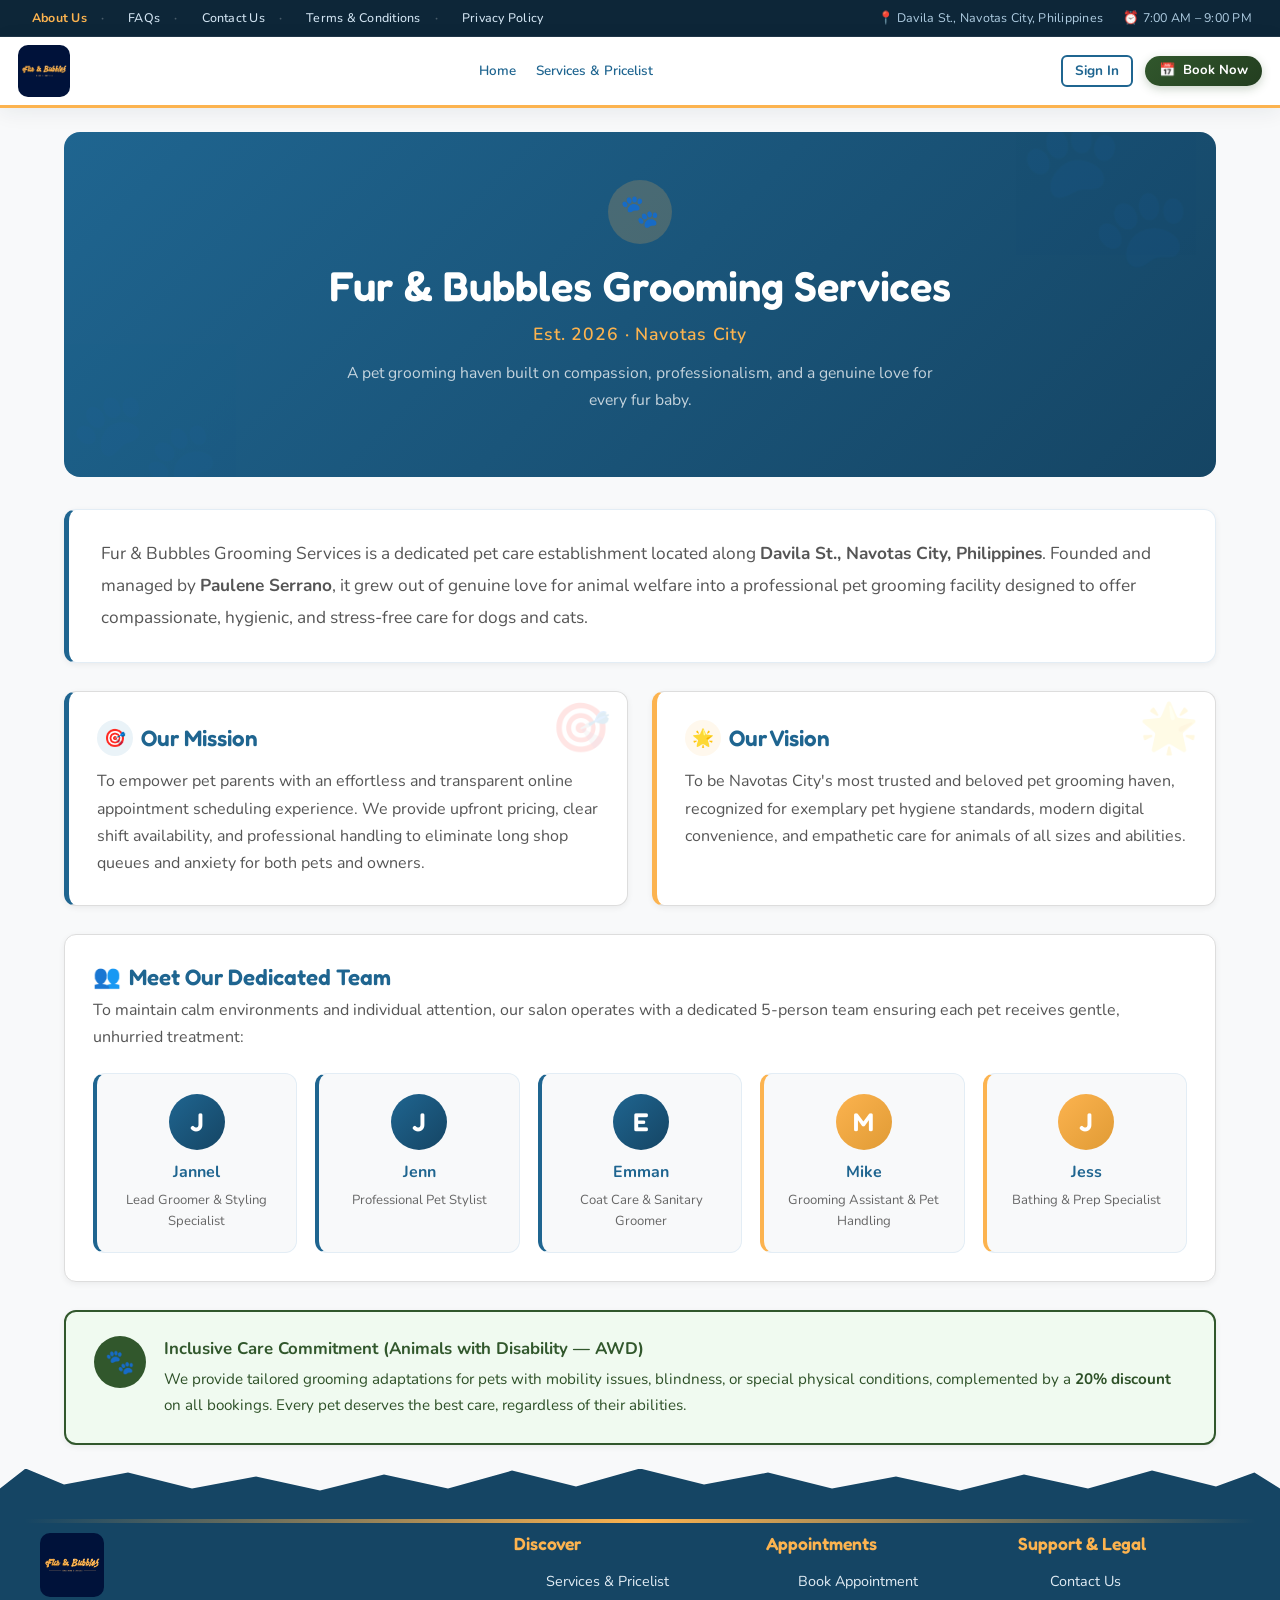
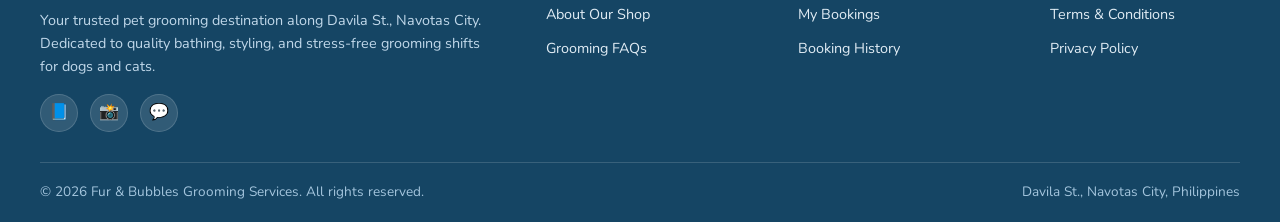
==== commit 0fbd698b: "Fix booking flow, add remember me, new logo, social icons" ====
--- a/about.html
+++ b/about.html
@@ -8,7 +8,7 @@
   <link rel="stylesheet" href="https://cdn.jsdelivr.net/npm/bootstrap@5.3.3/dist/css/bootstrap.min.css">
   <!-- Custom Project Stylesheet -->
   <link rel="stylesheet" href="style.css">
-  <link rel="icon" type="image/svg+xml" href="assets/logo.svg">
+  <link rel="icon" type="image/png" href="assets/logo.png">
 </head>
 <body data-default-view="about-view">
 
@@ -31,11 +31,7 @@
   <header class="main-header">
     <div class="navbar">
       <a href="index.html" class="logo-container" style="text-decoration:none;">
-        <img src="assets/logo.svg" alt="Fur &amp; Bubbles Logo" width="46" height="46" style="border-radius:50%;">
-        <div class="logo-text">
-          <span class="logo-title">Fur &amp; Bubbles</span>
-          <span class="logo-subtitle">Grooming Services • Navotas</span>
-        </div>
+        <img src="assets/logo.png" alt="Fur &amp; Bubbles Grooming Services" class="site-logo">
       </a>
 
       <!-- Center Nav Links -->
@@ -57,7 +53,7 @@
       <!-- Right Actions (Guest vs Logged In) -->
       <div class="nav-actions">
         <!-- Guest Login Button -->
-        <a class="btn btn-outline btn-sm nav-guest-only" href="booking.html">
+        <a class="btn btn-outline btn-sm nav-guest-only" href="booking.html?view=sign-in">
           Sign In
         </a>
 
@@ -218,10 +214,7 @@
   <footer class="site-footer">
     <div class="footer-container">
       <div class="footer-col">
-        <div class="logo-text" style="margin-bottom:12px;">
-          <span class="logo-title" style="color:var(--color-butterscotch); font-size:1.6rem;">Fur &amp; Bubbles</span>
-          <span class="logo-subtitle" style="color:#d1e3f0;">Grooming Services</span>
-        </div>
+        <img src="assets/logo.png" alt="Fur &amp; Bubbles Grooming Services" class="site-logo-footer">
         <p style="font-size:0.9rem; color:#c1d8ea; line-height:1.6;">
           Your trusted pet grooming destination along Davila St., Navotas City. 
           Dedicated to quality bathing, styling, and stress-free grooming shifts for dogs and cats.
--- a/style.css
+++ b/style.css
@@ -1873,6 +1873,24 @@
   box-shadow: var(--shadow-hover);
   transform: translateY(-2px);
   border-color: rgba(31,101,144,0.25);
+}
+
+/* NEW: sort dropdown bar */
+.booking-sort-bar {
+  display: flex;
+  align-items: center;
+  gap: 8px;
+  margin-bottom: 16px;
+}
+
+/* NEW: month headings between booking cards */
+.booking-month-heading {
+  font-family: var(--font-heading);
+  color: var(--color-navy);
+  font-size: 1.1rem;
+  margin: 24px 0 10px;
+  padding-bottom: 6px;
+  border-bottom: 2px solid var(--color-butterscotch);
 }
 
 .booking-card-top {
@@ -2148,6 +2166,25 @@
   color: #a4c5dd;
   flex-wrap: wrap;
   gap: 10px;
+}
+
+.site-logo {
+  height: 52px;
+  width: auto;
+  border-radius: 10px;
+  display: block;
+}
+
+.site-logo-footer {
+  height: 64px;
+  width: auto;
+  border-radius: 10px;
+  display: block;
+  margin-bottom: 12px;
+}
+
+@media (max-width: 640px) {
+  .site-logo { height: 42px; }
 }
 
 /* =====================================================================
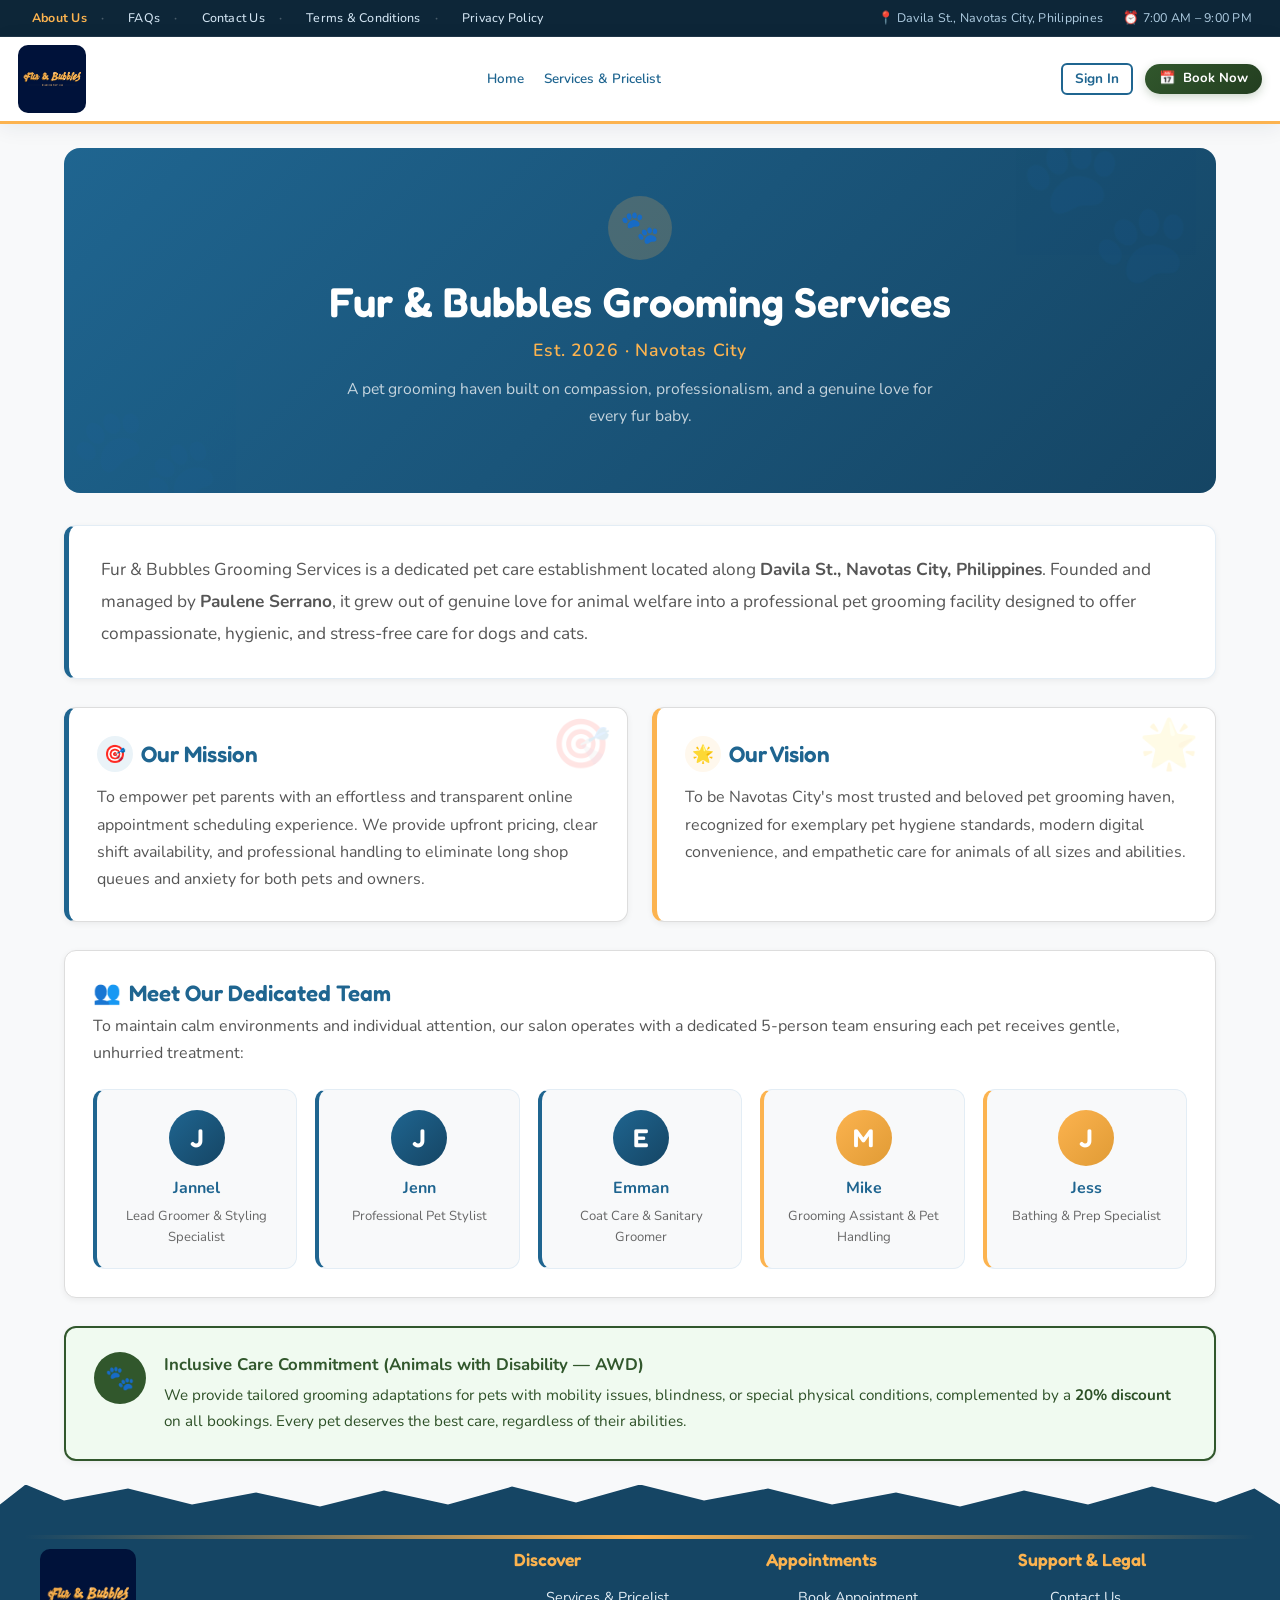
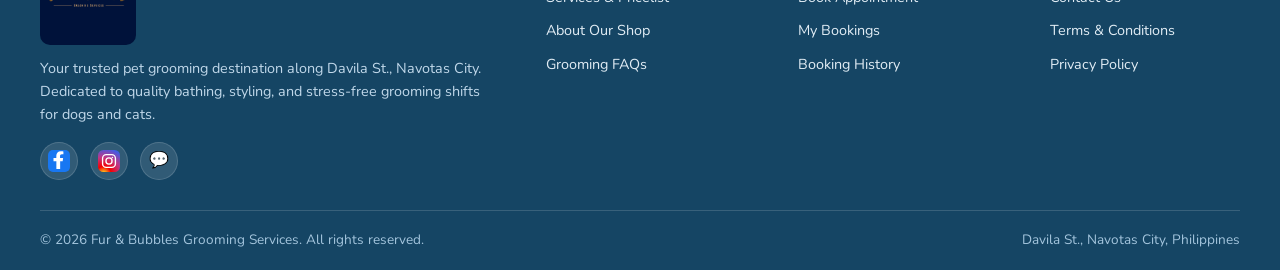
==== commit 2aace8e4: "Update website booking flow and branding" ====
--- a/about.html
+++ b/about.html
@@ -220,8 +220,8 @@
           Dedicated to quality bathing, styling, and stress-free grooming shifts for dogs and cats.
         </p>
         <div class="footer-social-icons">
-          <a href="https://facebook.com" target="_blank" class="social-icon-btn" title="Facebook">📘</a>
-          <a href="https://instagram.com" target="_blank" class="social-icon-btn" title="Instagram">📸</a>
+          <a href="https://facebook.com" target="_blank" class="social-icon-btn" title="Facebook"><img src="assets/facebook.svg" alt="Facebook" class="social-icon-img"></a>
+          <a href="https://instagram.com" target="_blank" class="social-icon-btn" title="Instagram"><img src="assets/instagram.svg" alt="Instagram" class="social-icon-img"></a>
           <a href="contact.html" class="social-icon-btn" title="Inquiries">💬</a>
         </div>
       </div>
--- a/style.css
+++ b/style.css
@@ -2169,14 +2169,14 @@
 }
 
 .site-logo {
-  height: 52px;
+  height: 68px;
   width: auto;
   border-radius: 10px;
   display: block;
 }
 
 .site-logo-footer {
-  height: 64px;
+  height: 96px;
   width: auto;
   border-radius: 10px;
   display: block;
@@ -2184,7 +2184,20 @@
 }
 
 @media (max-width: 640px) {
-  .site-logo { height: 42px; }
+  .site-logo { height: 52px; }
+}
+
+.hero-logo {
+  width: 340px;
+  max-width: 100%;
+  height: auto;
+  flex-shrink: 0;
+  border-radius: 24px;
+  box-shadow: 0 10px 30px rgba(0, 0, 0, 0.35);
+}
+
+@media (max-width: 768px) {
+  .hero-logo { width: 240px; }
 }
 
 /* =====================================================================
@@ -2281,3 +2294,109 @@
   .hero-greeting          { font-size: 1.3rem; }
   .hero-card              { padding: 40px 20px; }
 }
+
+/* Home hero: force the 5/7 column split */
+#home-view .container-fluid > .row {
+  display: flex;
+  flex-wrap: wrap;
+}
+
+@media (min-width: 768px) {
+  #home-view .container-fluid > .row > .col-md-5 {
+    flex: 0 0 41.6667%;
+    max-width: 41.6667%;
+    min-width: 0;
+  }
+  #home-view .container-fluid > .row > .col-md-7 {
+    flex: 0 0 58.3333%;
+    max-width: 58.3333%;
+    min-width: 0;
+  }
+}
+
+@media (max-width: 767.98px) {
+  #home-view .container-fluid > .row > .col-md-5,
+  #home-view .container-fluid > .row > .col-md-7 {
+    flex: 0 0 100%;
+    max-width: 100%;
+  }
+}
+
+.social-icon-img {
+  width: 22px;
+  height: 22px;
+  object-fit: contain;
+  display: block;
+}
+
+
+/* MOBILE FIXES (overlap, sticky header, tables) + PASSWORD RESET */
+
+.table-responsive {
+    overflow-x: auto;
+    -webkit-overflow-scrolling: touch;
+}
+
+@media (max-width: 991px) {
+    .main-header {
+        position: static;
+    }
+}
+
+@media (max-width: 767px) {
+    .hero-tv-mascot {
+        transform: none !important;
+        margin-bottom: 36px;
+    }
+
+    .hero-welcome-title {
+        margin-top: 6px;
+    }
+
+    .custom-table {
+        min-width: 560px;
+    }
+
+    .step-header {
+        flex-wrap: wrap;
+        gap: 10px;
+    }
+
+    .booking-card-top {
+        flex-wrap: wrap;
+        gap: 8px;
+    }
+}
+
+.sim-email-box {
+    border: 2px dashed var(--color-navy);
+    background: #f4f9fc;
+    border-radius: 12px;
+    padding: 14px 16px;
+    margin-top: 14px;
+    font-size: 0.9rem;
+    line-height: 1.5;
+    word-break: break-word;
+}
+
+.sim-email-box .sim-email-label {
+    display: inline-block;
+    background: var(--color-navy);
+    color: #fff;
+    border-radius: 50px;
+    padding: 2px 10px;
+    font-size: 0.72rem;
+    font-weight: 800;
+    margin-bottom: 8px;
+}
+
+.sim-email-box a.sim-reset-link {
+    display: inline-block;
+    margin-top: 8px;
+    padding: 9px 16px;
+    background: var(--color-forest);
+    color: #fff;
+    border-radius: 8px;
+    font-weight: 800;
+    text-decoration: none;
+}
